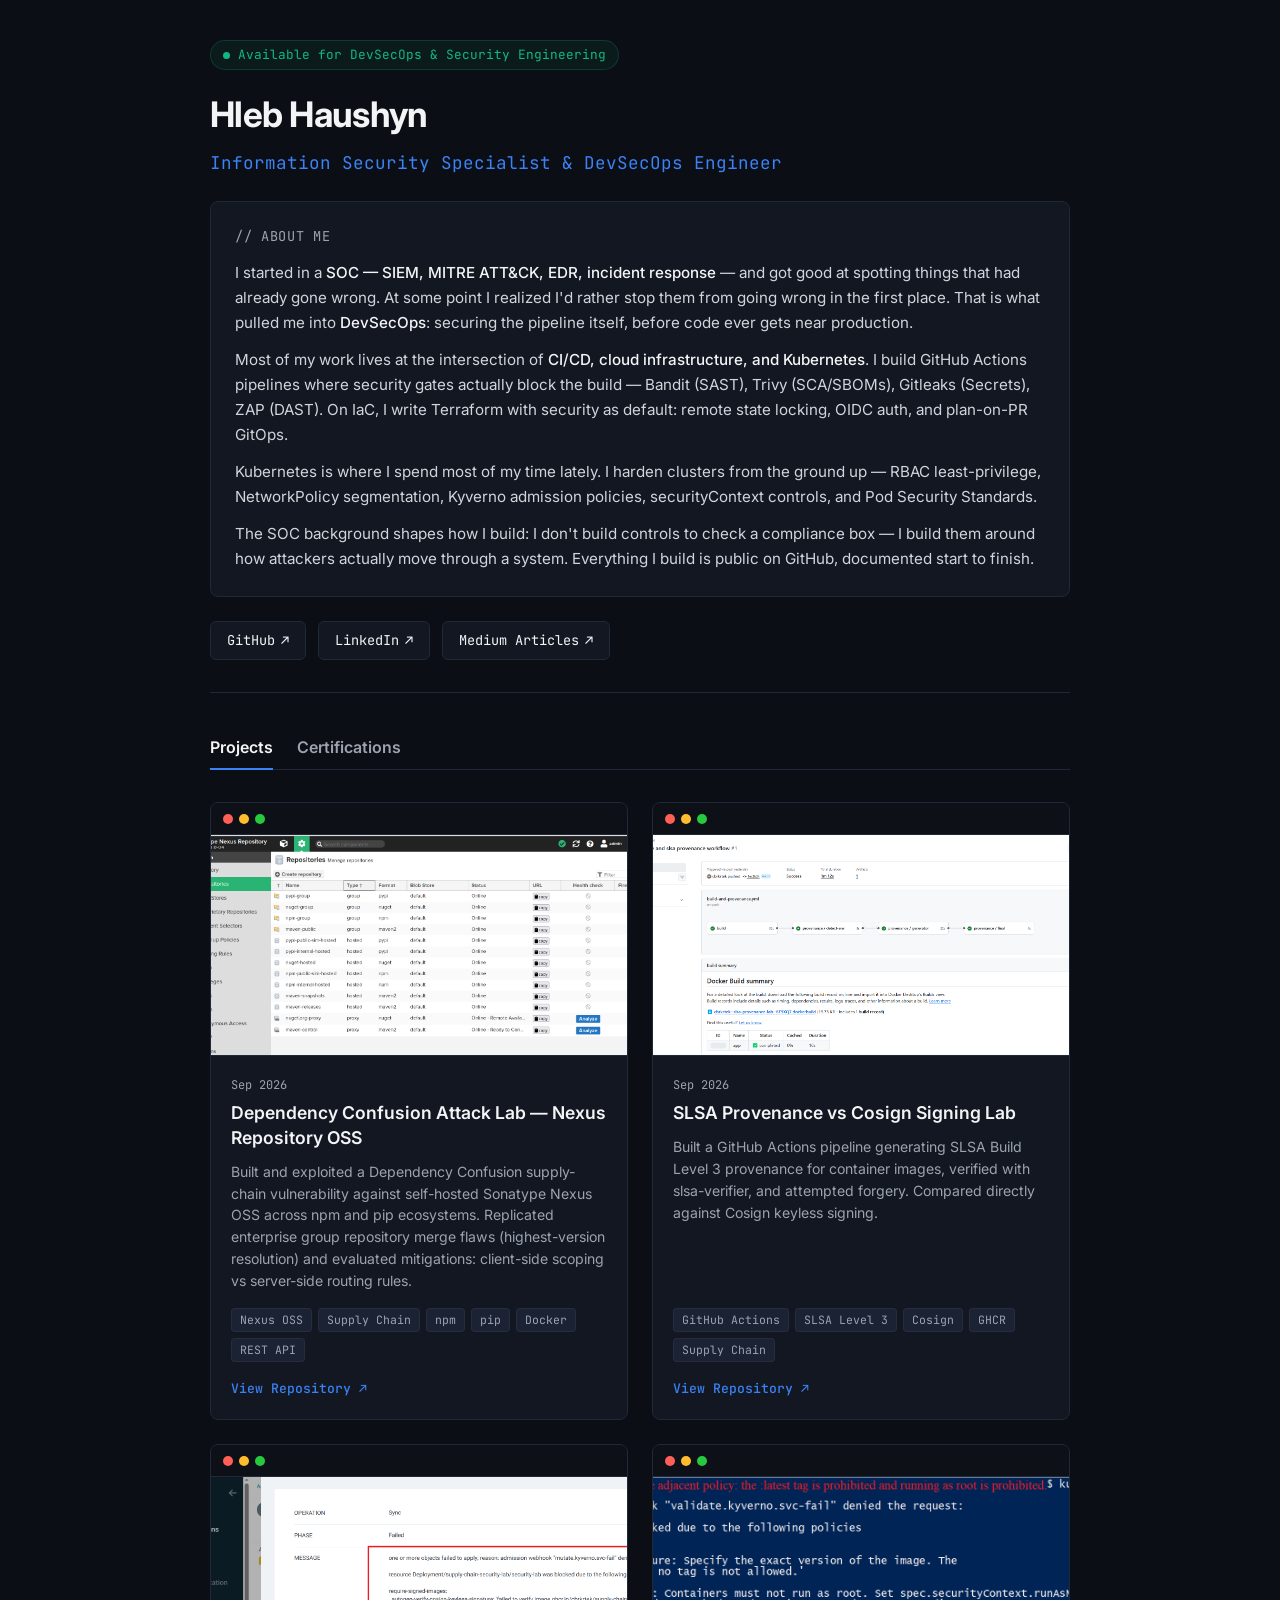
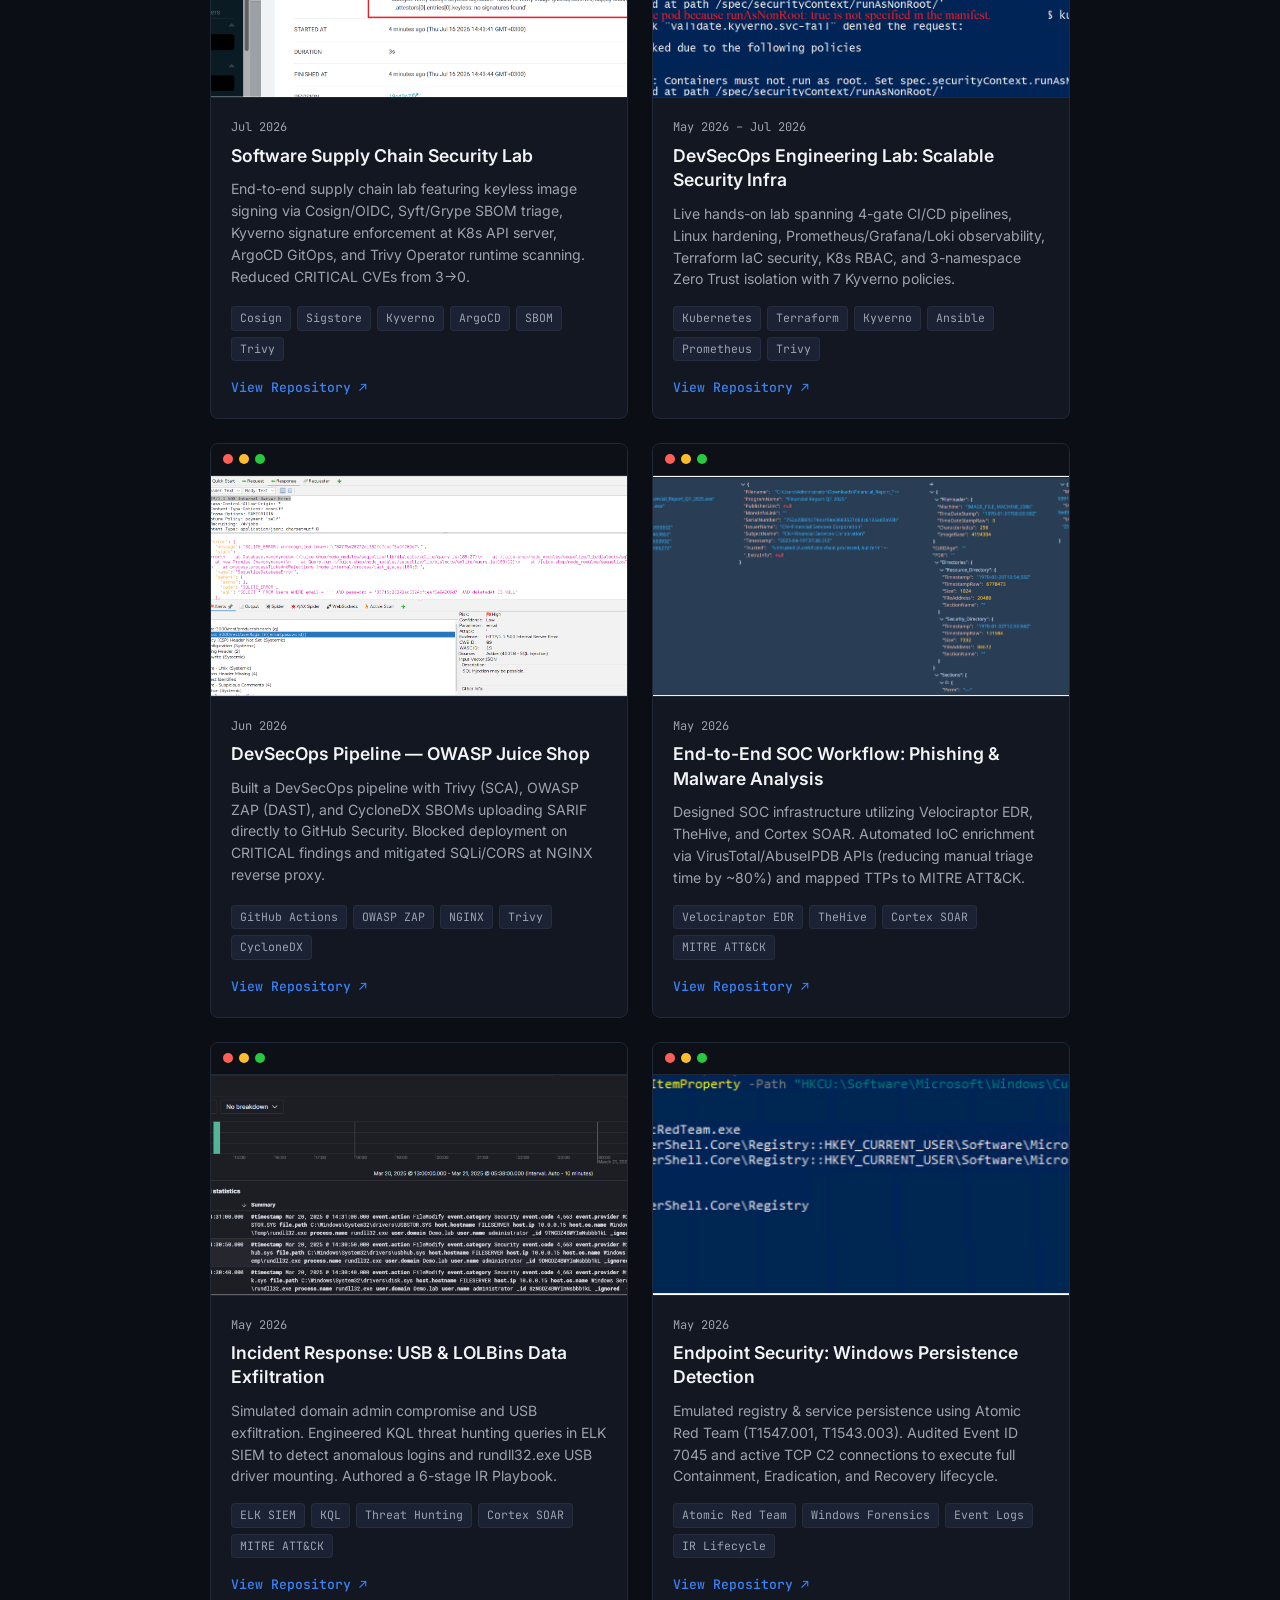
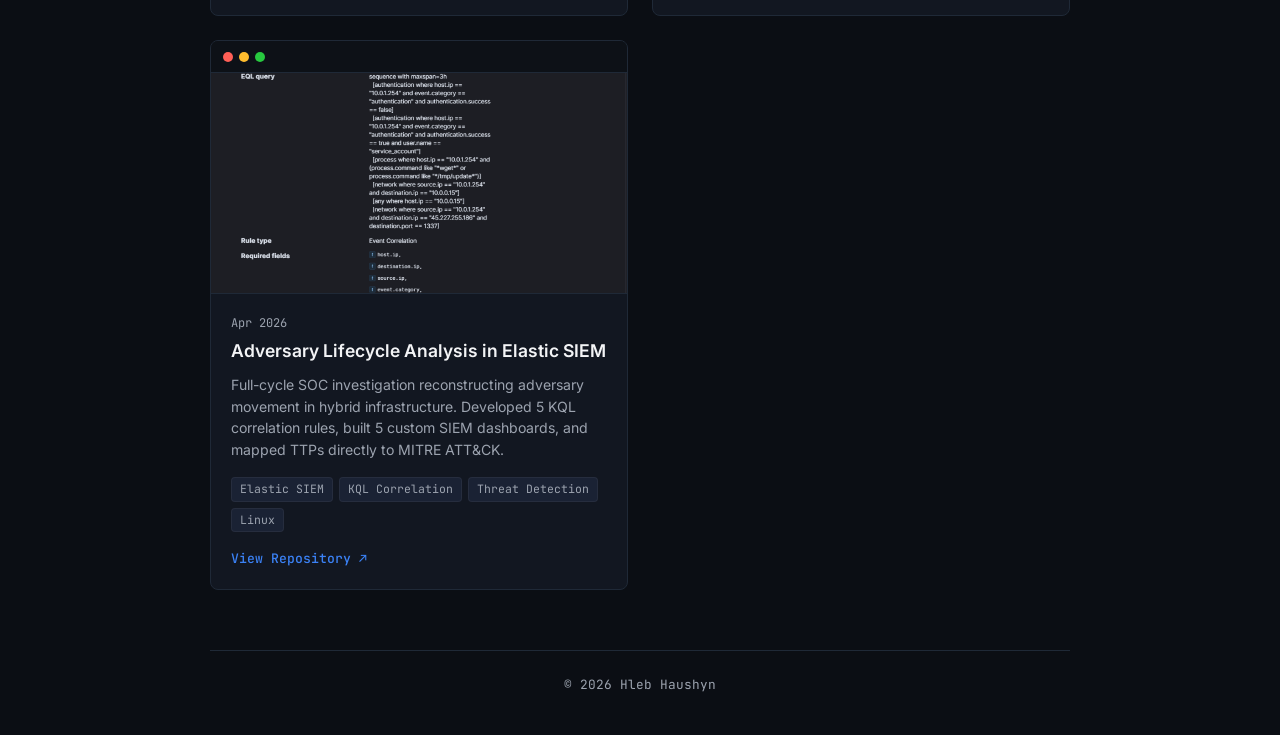
==== index.html @ f81dd3ca "Update index.html" ====
<!DOCTYPE html>
<html lang="en">
<head>
    <meta charset="UTF-8">
    <meta name="viewport" content="width=device-width, initial-scale=1.0">
    <title>DevSecOps & Information Security Specialist | Portfolio</title>
    <!-- Fonts: Inter for UI, JetBrains Mono for Code/Terminal -->
    <link rel="preconnect" href="https://fonts.googleapis.com">
    <link rel="preconnect" href="https://fonts.gstatic.com" crossorigin>
    <link href="https://fonts.googleapis.com/css2?family=Inter:wght@400;500;600;700&family=JetBrains+Mono:wght@400;500&display=swap" rel="stylesheet">
    
    <style>
        :root {
            --bg: #0b0e14;
            --card-bg: #121721;
            --card-border: #1f2937;
            --text-primary: #f3f4f6;
            --text-secondary: #9ca3af;
            --accent-green: #10b981;
            --accent-blue: #3b82f6;
            --tag-bg: #1a2234;
            --font-sans: 'Inter', -apple-system, BlinkMacSystemFont, sans-serif;
            --font-mono: 'JetBrains Mono', monospace;
        }

        * {
            box-sizing: border-box;
            margin: 0;
            padding: 0;
        }

        body {
            background-color: var(--bg);
            color: var(--text-primary);
            font-family: var(--font-sans);
            line-height: 1.6;
            padding: 40px 20px;
            max-width: 900px;
            margin: 0 auto;
        }

        /* HEADER SECTION */
        header {
            border-bottom: 1px solid var(--card-border);
            padding-bottom: 32px;
            margin-bottom: 32px;
        }

        .status-badge {
            display: inline-flex;
            align-items: center;
            gap: 8px;
            font-family: var(--font-mono);
            font-size: 0.8rem;
            color: var(--accent-green);
            background: rgba(16, 185, 129, 0.08);
            border: 1px solid rgba(16, 185, 129, 0.2);
            padding: 4px 12px;
            border-radius: 20px;
            margin-bottom: 16px;
        }

        .status-dot {
            width: 7px;
            height: 7px;
            background-color: var(--accent-green);
            border-radius: 50%;
        }

        h1 {
            font-size: 2.2rem;
            font-weight: 700;
            letter-spacing: -0.02em;
            margin-bottom: 6px;
        }

        .role-subtitle {
            font-size: 1.1rem;
            color: var(--accent-blue);
            font-family: var(--font-mono);
            margin-bottom: 24px;
        }

        /* ABOUT ME BOX */
        .about-section {
            background-color: var(--card-bg);
            border: 1px solid var(--card-border);
            border-radius: 8px;
            padding: 24px;
            margin-bottom: 24px;
        }

        .about-title {
            font-size: 0.85rem;
            font-family: var(--font-mono);
            text-transform: uppercase;
            letter-spacing: 0.05em;
            color: var(--text-secondary);
            margin-bottom: 12px;
        }

        .about-text p {
            font-size: 0.95rem;
            color: #d1d5db;
            margin-bottom: 12px;
            line-height: 1.65;
        }

        .about-text p:last-child {
            margin-bottom: 0;
        }

        .highlight {
            color: var(--text-primary);
            font-weight: 500;
        }

        /* SOCIAL LINKS */
        .social-links {
            display: flex;
            flex-wrap: wrap;
            gap: 12px;
            margin-top: 20px;
        }

        .social-btn {
            color: var(--text-primary);
            text-decoration: none;
            font-size: 0.85rem;
            font-family: var(--font-mono);
            display: inline-flex;
            align-items: center;
            gap: 6px;
            padding: 8px 16px;
            background-color: var(--card-bg);
            border: 1px solid var(--card-border);
            border-radius: 6px;
            transition: all 0.2s ease;
        }

        .social-btn:hover {
            border-color: var(--accent-blue);
            color: var(--accent-blue);
            transform: translateY(-1px);
        }

        /* NAVIGATION TABS */
        .nav-tabs {
            display: flex;
            gap: 24px;
            border-bottom: 1px solid var(--card-border);
            margin-bottom: 32px;
        }

        .tab-btn {
            background: none;
            border: none;
            color: var(--text-secondary);
            font-size: 1rem;
            font-weight: 600;
            padding: 12px 0;
            cursor: pointer;
            position: relative;
            transition: color 0.2s ease;
            font-family: var(--font-sans);
        }

        .tab-btn:hover {
            color: var(--text-primary);
        }

        .tab-btn.active {
            color: var(--text-primary);
        }

        .tab-btn.active::after {
            content: '';
            position: absolute;
            bottom: -1px;
            left: 0;
            width: 100%;
            height: 2px;
            background-color: var(--accent-blue);
        }

        /* TAB CONTENT */
        .tab-content {
            display: none;
        }

        .tab-content.active {
            display: block;
        }

        /* PROJECTS GRID */
        .projects-grid {
            display: grid;
            grid-template-columns: repeat(auto-fill, minmax(400px, 1fr));
            gap: 24px;
        }

        .project-card {
            background-color: var(--card-bg);
            border: 1px solid var(--card-border);
            border-radius: 8px;
            overflow: hidden;
            display: flex;
            flex-direction: column;
            transition: border-color 0.2s ease;
        }

        .project-card:hover {
            border-color: #374151;
        }

        /* TERMINAL / WINDOW FRAME */
        .window-frame {
            border-bottom: 1px solid var(--card-border);
            background-color: #161b22;
        }

        .window-header {
            height: 32px;
            background-color: #0d1117;
            display: flex;
            align-items: center;
            padding: 0 12px;
            gap: 6px;
            border-bottom: 1px solid var(--card-border);
        }

        .dot {
            width: 10px;
            height: 10px;
            border-radius: 50%;
        }
        .dot.red { background-color: #ff5f56; }
        .dot.yellow { background-color: #ffbd2e; }
        .dot.green { background-color: #27c93f; }

        .window-title {
            font-family: var(--font-mono);
            font-size: 0.72rem;
            color: var(--text-secondary);
            margin-left: 8px;
        }

        .project-image-container {
            width: 100%;
            height: 220px;
            background-color: #0d1117;
            overflow: hidden;
            position: relative;
            cursor: pointer;
        }

        .project-image {
            width: 100%;
            height: 100%;
            object-fit: cover;
            display: block;
            transition: transform 0.3s ease;
        }

        .zoom-overlay {
            position: absolute;
            inset: 0;
            background: rgba(11, 14, 20, 0.75);
            display: flex;
            align-items: center;
            justify-content: center;
            font-family: var(--font-mono);
            font-size: 0.85rem;
            color: var(--text-primary);
            opacity: 0;
            transition: opacity 0.2s ease;
        }

        .project-image-container:hover .zoom-overlay {
            opacity: 1;
        }

        .project-body {
            padding: 20px;
            display: flex;
            flex-direction: column;
            flex-grow: 1;
        }

        .project-date {
            font-family: var(--font-mono);
            font-size: 0.75rem;
            color: var(--text-secondary);
            margin-bottom: 6px;
        }

        .project-title {
            font-size: 1.1rem;
            font-weight: 600;
            margin-bottom: 10px;
            color: var(--text-primary);
            line-height: 1.4;
        }

        .project-desc {
            font-size: 0.88rem;
            color: var(--text-secondary);
            margin-bottom: 16px;
            flex-grow: 1;
            line-height: 1.55;
        }

        .project-tags {
            display: flex;
            flex-wrap: wrap;
            gap: 6px;
            margin-bottom: 16px;
        }

        .tag {
            font-family: var(--font-mono);
            font-size: 0.72rem;
            padding: 2px 8px;
            background-color: var(--tag-bg);
            border: 1px solid rgba(255, 255, 255, 0.05);
            border-radius: 4px;
            color: #9ca3af;
        }

        .project-link {
            font-family: var(--font-mono);
            font-size: 0.82rem;
            color: var(--accent-blue);
            text-decoration: none;
            display: inline-flex;
            align-items: center;
            gap: 4px;
            font-weight: 500;
        }

        .project-link:hover {
            text-decoration: underline;
        }

        /* CERTIFICATIONS TAB */
        .cert-list {
            display: flex;
            flex-direction: column;
            gap: 16px;
        }

        .cert-card {
            background-color: var(--card-bg);
            border: 1px solid var(--card-border);
            border-radius: 8px;
            padding: 20px;
            display: flex;
            justify-content: space-between;
            align-items: center;
        }

        .cert-info h3 {
            font-size: 1.05rem;
            font-weight: 600;
            margin-bottom: 4px;
        }

        .cert-issuer {
            font-size: 0.85rem;
            color: var(--text-secondary);
            font-family: var(--font-mono);
        }

        .cert-badge {
            font-family: var(--font-mono);
            font-size: 0.78rem;
            color: var(--accent-green);
            border: 1px solid rgba(16, 185, 129, 0.3);
            background: rgba(16, 185, 129, 0.05);
            padding: 6px 12px;
            border-radius: 4px;
            white-space: nowrap;
            text-decoration: none;
            transition: all 0.2s ease;
            display: inline-flex;
            align-items: center;
            gap: 6px;
        }

        .cert-badge:hover {
            background: rgba(16, 185, 129, 0.15);
            border-color: var(--accent-green);
            transform: translateY(-1px);
        }

        /* LIGHTBOX MODAL */
        .lightbox-modal {
            display: none;
            position: fixed;
            z-index: 1000;
            inset: 0;
            background-color: rgba(0, 0, 0, 0.9);
            backdrop-filter: blur(6px);
            justify-content: center;
            align-items: center;
            padding: 20px;
            cursor: zoom-out;
        }

        .lightbox-modal.active {
            display: flex;
        }

        .lightbox-img {
            max-width: 92%;
            max-height: 90vh;
            border-radius: 8px;
            border: 1px solid var(--card-border);
            box-shadow: 0 20px 50px rgba(0,0,0,0.8);
        }

        /* FOOTER */
        footer {
            margin-top: 60px;
            padding-top: 24px;
            border-top: 1px solid var(--card-border);
            text-align: center;
            font-size: 0.8rem;
            color: var(--text-secondary);
            font-family: var(--font-mono);
        }

        @media (max-width: 650px) {
            .projects-grid {
                grid-template-columns: 1fr;
            }
            body {
                padding: 20px 12px;
            }
            .cert-card {
                flex-direction: column;
                align-items: flex-start;
                gap: 12px;
            }
        }
    </style>
</head>
<body>

    <!-- HEADER / BIO -->
    <header>
        <div class="status-badge">
            <span class="status-dot"></span>
            <span>Available for DevSecOps & Security Engineering</span>
        </div>
        
        <h1>Hleb Haushyn</h1>
        <div class="role-subtitle">Information Security Specialist & DevSecOps Engineer</div>
        
        <!-- ABOUT ME SECTION -->
        <div class="about-section">
            <div class="about-title">// About Me</div>
            <div class="about-text">
                <p>
                    I started in a <span class="highlight">SOC — SIEM, MITRE ATT&CK, EDR, incident response</span> — and got good at spotting things that had already gone wrong. At some point I realized I'd rather stop them from going wrong in the first place. That is what pulled me into <span class="highlight">DevSecOps</span>: securing the pipeline itself, before code ever gets near production.
                </p>
                <p>
                    Most of my work lives at the intersection of <span class="highlight">CI/CD, cloud infrastructure, and Kubernetes</span>. I build GitHub Actions pipelines where security gates actually block the build — Bandit (SAST), Trivy (SCA/SBOMs), Gitleaks (Secrets), ZAP (DAST). On IaC, I write Terraform with security as default: remote state locking, OIDC auth, and plan-on-PR GitOps.
                </p>
                <p>
                    Kubernetes is where I spend most of my time lately. I harden clusters from the ground up — RBAC least-privilege, NetworkPolicy segmentation, Kyverno admission policies, securityContext controls, and Pod Security Standards.
                </p>
                <p>
                    The SOC background shapes how I build: I don't build controls to check a compliance box — I build them around how attackers actually move through a system. Everything I build is public on GitHub, documented start to finish.
                </p>
            </div>
        </div>

        <!-- SOCIAL LINKS -->
        <div class="social-links">
            <a href="https://github.com/cbrkrtek" target="_blank" class="social-btn">
                <span>GitHub</span> ↗
            </a>
            <a href="https://www.linkedin.com/in/hleb-h-0660b9242/" target="_blank" class="social-btn">
                <span>LinkedIn</span> ↗
            </a>
            <a href="https://medium.com/@cbrkrtek" target="_blank" class="social-btn">
                <span>Medium Articles</span> ↗
            </a>
        </div>
    </header>

    <!-- NAVIGATION TABS -->
    <nav class="nav-tabs">
        <button class="tab-btn active" onclick="switchTab('projects', event)">Projects</button>
        <button class="tab-btn" onclick="switchTab('certifications', event)">Certifications</button>
    </nav>

    <!-- PROJECTS TAB -->
    <main id="projects" class="tab-content active">
        <div class="projects-grid">

            <!-- PROJECT 1 -->
            <div class="project-card">
                <div class="window-frame">
                    <div class="window-header">
                        <span class="dot red"></span>
                        <span class="dot yellow"></span>
                        <span class="dot green"></span>
                        <span class="window-title"></span>
                    </div>
                    <div class="project-image-container" onclick="openLightbox('images/03-repositories-list-created.png')">
                        <img src="images/03-repositories-list-created.png" alt="Nexus Repositories List" class="project-image">
                        <div class="zoom-overlay">🔍 Click to enlarge screenshot</div>
                    </div>
                </div>
                <div class="project-body">
                    <div class="project-date">Sep 2026</div>
                    <h2 class="project-title">Dependency Confusion Attack Lab — Nexus Repository OSS</h2>
                    <p class="project-desc">Built and exploited a Dependency Confusion supply-chain vulnerability against self-hosted Sonatype Nexus OSS across npm and pip ecosystems. Replicated enterprise group repository merge flaws (highest-version resolution) and evaluated mitigations: client-side scoping vs server-side routing rules.</p>
                    <div class="project-tags">
                        <span class="tag">Nexus OSS</span>
                        <span class="tag">Supply Chain</span>
                        <span class="tag">npm</span>
                        <span class="tag">pip</span>
                        <span class="tag">Docker</span>
                        <span class="tag">REST API</span>
                    </div>
                    <a href="https://github.com/cbrkrtek/supply-chain-dependency-confusion" target="_blank" class="project-link">View Repository ↗</a>
                </div>
            </div>
            
            <!-- PROJECT 2 -->
            <div class="project-card">
                <div class="window-frame">
                    <div class="window-header">
                        <span class="dot red"></span>
                        <span class="dot yellow"></span>
                        <span class="dot green"></span>
                        <span class="window-title"></span>
                    </div>
                    <div class="project-image-container" onclick="openLightbox('images/slsa-provenance-verification.png')">
                        <img src="images/slsa-provenance-verification.png" alt="SLSA Provenance vs Cosign" class="project-image">
                        <div class="zoom-overlay">🔍 Click to enlarge screenshot</div>
                    </div>
                </div>
                <div class="project-body">
                    <div class="project-date">Sep 2026</div>
                    <h2 class="project-title">SLSA Provenance vs Cosign Signing Lab</h2>
                    <p class="project-desc">Built a GitHub Actions pipeline generating SLSA Build Level 3 provenance for container images, verified with slsa-verifier, and attempted forgery. Compared directly against Cosign keyless signing.</p>
                    <div class="project-tags">
                        <span class="tag">GitHub Actions</span>
                        <span class="tag">SLSA Level 3</span>
                        <span class="tag">Cosign</span>
                        <span class="tag">GHCR</span>
                        <span class="tag">Supply Chain</span>
                    </div>
                    <a href="https://github.com/cbrkrtek/slsa-provenance-lab/tree/main" target="_blank" class="project-link">View Repository ↗</a>
                </div>
            </div>

            <!-- PROJECT 3 -->
            <div class="project-card">
                <div class="window-frame">
                    <div class="window-header">
                        <span class="dot red"></span>
                        <span class="dot yellow"></span>
                        <span class="dot green"></span>
                        <span class="window-title"></span>
                    </div>
                    <div class="project-image-container" onclick="openLightbox('images/supply-chain-admission-control.png')">
                        <img src="images/supply-chain-admission-control.png" alt="Software Supply Chain Security" class="project-image">
                        <div class="zoom-overlay">🔍 Click to enlarge screenshot</div>
                    </div>
                </div>
                <div class="project-body">
                    <div class="project-date">Jul 2026</div>
                    <h2 class="project-title">Software Supply Chain Security Lab</h2>
                    <p class="project-desc">End-to-end supply chain lab featuring keyless image signing via Cosign/OIDC, Syft/Grype SBOM triage, Kyverno signature enforcement at K8s API server, ArgoCD GitOps, and Trivy Operator runtime scanning. Reduced CRITICAL CVEs from 3→0.</p>
                    <div class="project-tags">
                        <span class="tag">Cosign</span>
                        <span class="tag">Sigstore</span>
                        <span class="tag">Kyverno</span>
                        <span class="tag">ArgoCD</span>
                        <span class="tag">SBOM</span>
                        <span class="tag">Trivy</span>
                    </div>
                    <a href="https://github.com/cbrkrtek/supply-chain-security-lab" target="_blank" class="project-link">View Repository ↗</a>
                </div>
            </div>

            <!-- PROJECT 4 -->
            <div class="project-card">
                <div class="window-frame">
                    <div class="window-header">
                        <span class="dot red"></span>
                        <span class="dot yellow"></span>
                        <span class="dot green"></span>
                        <span class="window-title"></span>
                    </div>
                    <div class="project-image-container" onclick="openLightbox('images/k8s-kyverno-denyall.png')">
                        <img src="images/k8s-kyverno-denyall.png" alt="DevSecOps Engineering Lab" class="project-image">
                        <div class="zoom-overlay">🔍 Click to enlarge screenshot</div>
                    </div>
                </div>
                <div class="project-body">
                    <div class="project-date">May 2026 – Jul 2026</div>
                    <h2 class="project-title">DevSecOps Engineering Lab: Scalable Security Infra</h2>
                    <p class="project-desc">Live hands-on lab spanning 4-gate CI/CD pipelines, Linux hardening, Prometheus/Grafana/Loki observability, Terraform IaC security, K8s RBAC, and 3-namespace Zero Trust isolation with 7 Kyverno policies.</p>
                    <div class="project-tags">
                        <span class="tag">Kubernetes</span>
                        <span class="tag">Terraform</span>
                        <span class="tag">Kyverno</span>
                        <span class="tag">Ansible</span>
                        <span class="tag">Prometheus</span>
                        <span class="tag">Trivy</span>
                    </div>
                    <a href="https://github.com/cbrkrtek/DevOps-security-hands-on-labs" target="_blank" class="project-link">View Repository ↗</a>
                </div>
            </div>

            <!-- PROJECT 5 -->
            <div class="project-card">
                <div class="window-frame">
                    <div class="window-header">
                        <span class="dot red"></span>
                        <span class="dot yellow"></span>
                        <span class="dot green"></span>
                        <span class="window-title"></span>
                    </div>
                    <div class="project-image-container" onclick="openLightbox('images/dast-zap-sqli-detection.png')">
                        <img src="images/dast-zap-sqli-detection.png" alt="OWASP Juice Shop Security Pipeline" class="project-image">
                        <div class="zoom-overlay">🔍 Click to enlarge screenshot</div>
                    </div>
                </div>
                <div class="project-body">
                    <div class="project-date">Jun 2026</div>
                    <h2 class="project-title">DevSecOps Pipeline — OWASP Juice Shop</h2>
                    <p class="project-desc">Built a DevSecOps pipeline with Trivy (SCA), OWASP ZAP (DAST), and CycloneDX SBOMs uploading SARIF directly to GitHub Security. Blocked deployment on CRITICAL findings and mitigated SQLi/CORS at NGINX reverse proxy.</p>
                    <div class="project-tags">
                        <span class="tag">GitHub Actions</span>
                        <span class="tag">OWASP ZAP</span>
                        <span class="tag">NGINX</span>
                        <span class="tag">Trivy</span>
                        <span class="tag">CycloneDX</span>
                    </div>
                    <a href="https://github.com/cbrkrtek/owasp-juice-shop-devsecops-ci-cd" target="_blank" class="project-link">View Repository ↗</a>
                </div>
            </div>

            <!-- PROJECT 6 -->
            <div class="project-card">
                <div class="window-frame">
                    <div class="window-header">
                        <span class="dot red"></span>
                        <span class="dot yellow"></span>
                        <span class="dot green"></span>
                        <span class="window-title"></span>
                    </div>
                    <div class="project-image-container" onclick="openLightbox('images/soc-incident-responce-workflow.png')">
                        <img src="images/soc-incident-responce-workflow.png" alt="Phishing & Incident Response" class="project-image">
                        <div class="zoom-overlay">🔍 Click to enlarge screenshot</div>
                    </div>
                </div>
                <div class="project-body">
                    <div class="project-date">May 2026</div>
                    <h2 class="project-title">End-to-End SOC Workflow: Phishing & Malware Analysis</h2>
                    <p class="project-desc">Designed SOC infrastructure utilizing Velociraptor EDR, TheHive, and Cortex SOAR. Automated IoC enrichment via VirusTotal/AbuseIPDB APIs (reducing manual triage time by ~80%) and mapped TTPs to MITRE ATT&CK.</p>
                    <div class="project-tags">
                        <span class="tag">Velociraptor EDR</span>
                        <span class="tag">TheHive</span>
                        <span class="tag">Cortex SOAR</span>
                        <span class="tag">MITRE ATT&CK</span>
                    </div>
                    <a href="https://github.com/cbrkrtek/SOC-analyst-hands-on-labs/tree/main/Incident%20Response%20Lifecycle%3A%20From%20Phishing%20Detection%20to%20Automated%20Remediation" target="_blank" class="project-link">View Repository ↗</a>
                </div>
            </div>

            <!-- PROJECT 7 -->
            <div class="project-card">
                <div class="window-frame">
                    <div class="window-header">
                        <span class="dot red"></span>
                        <span class="dot yellow"></span>
                        <span class="dot green"></span>
                        <span class="window-title"></span>
                    </div>
                    <div class="project-image-container" onclick="openLightbox('images/elk-siem-threat-hunting.png')">
                        <img src="images/elk-siem-threat-hunting.png" alt="USB Data Exfiltration Investigation" class="project-image">
                        <div class="zoom-overlay">🔍 Click to enlarge screenshot</div>
                    </div>
                </div>
                <div class="project-body">
                    <div class="project-date">May 2026</div>
                    <h2 class="project-title">Incident Response: USB & LOLBins Data Exfiltration</h2>
                    <p class="project-desc">Simulated domain admin compromise and USB exfiltration. Engineered KQL threat hunting queries in ELK SIEM to detect anomalous logins and rundll32.exe USB driver mounting. Authored a 6-stage IR Playbook.</p>
                    <div class="project-tags">
                        <span class="tag">ELK SIEM</span>
                        <span class="tag">KQL</span>
                        <span class="tag">Threat Hunting</span>
                        <span class="tag">Cortex SOAR</span>
                        <span class="tag">MITRE ATT&CK</span>
                    </div>
                    <a href="https://github.com/cbrkrtek/SOC-analyst-hands-on-labs/tree/main/Detecting%20Data%20Exfiltration%20via%20USB%20%26%20LOLBins%3A%20SIEM%20Analysis%2C%20IRP%20Case%20Management%2C%20SOAR%20and%20Playbook%20Design" target="_blank" class="project-link">View Repository ↗</a>
                </div>
            </div>

            <!-- PROJECT 8 -->
            <div class="project-card">
                <div class="window-frame">
                    <div class="window-header">
                        <span class="dot red"></span>
                        <span class="dot yellow"></span>
                        <span class="dot green"></span>
                        <span class="window-title"></span>
                    </div>
                    <div class="project-image-container" onclick="openLightbox('images/windows-persistence-analysis.png')">
                        <img src="images/windows-persistence-analysis.png" alt="Windows Persistence Detection" class="project-image">
                        <div class="zoom-overlay">🔍 Click to enlarge screenshot</div>
                    </div>
                </div>
                <div class="project-body">
                    <div class="project-date">May 2026</div>
                    <h2 class="project-title">Endpoint Security: Windows Persistence Detection</h2>
                    <p class="project-desc">Emulated registry & service persistence using Atomic Red Team (T1547.001, T1543.003). Audited Event ID 7045 and active TCP C2 connections to execute full Containment, Eradication, and Recovery lifecycle.</p>
                    <div class="project-tags">
                        <span class="tag">Atomic Red Team</span>
                        <span class="tag">Windows Forensics</span>
                        <span class="tag">Event Logs</span>
                        <span class="tag">IR Lifecycle</span>
                    </div>
                    <a href="https://github.com/cbrkrtek/SOC-analyst-hands-on-labs/tree/main/Windows%20Persistence%20%26%20Incident%20Response%20Hands-on%20Lab" target="_blank" class="project-link">View Repository ↗</a>
                </div>
            </div>

            <!-- PROJECT 9 -->
            <div class="project-card">
                <div class="window-frame">
                    <div class="window-header">
                        <span class="dot red"></span>
                        <span class="dot yellow"></span>
                        <span class="dot green"></span>
                        <span class="window-title"></span>
                    </div>
                    <div class="project-image-container" onclick="openLightbox('images/elastic-siem-kql-dashboard.png')">
                        <img src="images/elastic-siem-kql-dashboard.png" alt="Elastic SIEM Hybrid Compromise" class="project-image">
                        <div class="zoom-overlay">🔍 Click to enlarge screenshot</div>
                    </div>
                </div>
                <div class="project-body">
                    <div class="project-date">Apr 2026</div>
                    <h2 class="project-title">Adversary Lifecycle Analysis in Elastic SIEM</h2>
                    <p class="project-desc">Full-cycle SOC investigation reconstructing adversary movement in hybrid infrastructure. Developed 5 KQL correlation rules, built 5 custom SIEM dashboards, and mapped TTPs directly to MITRE ATT&CK.</p>
                    <div class="project-tags">
                        <span class="tag">Elastic SIEM</span>
                        <span class="tag">KQL Correlation</span>
                        <span class="tag">Threat Detection</span>
                        <span class="tag">Linux</span>
                    </div>
                    <a href="https://github.com/cbrkrtek/SOC-analyst-hands-on-labs/tree/main/Advanced%20Adversary%20Lifecycle%20Analysis%3A%20Hybrid%20Infrastructure%20Compromise%20%26%20Data%20Exfiltration%20in%20Elastic%20SIEM" target="_blank" class="project-link">View Repository ↗</a>
                </div>
            </div>

        </div>
    </main>

    <!-- CERTIFICATIONS TAB -->
    <section id="certifications" class="tab-content">
        <div class="cert-list">
            
            <div class="cert-card">
                <div class="cert-info">
                    <h3>TryHackMe SEC1 certification</h3>
                    <div class="cert-issuer">TryHackMe</div>
                </div>
                <a href="https://assets.tryhackme.com/certification-certificate/69995211b745dcb0c7efc240.pdf" target="_blank" rel="noopener noreferrer" class="cert-badge">
                    <span>Verified / View Certificate</span> ↗
                </a>
            </div>
        </div>
    </section>

    <div id="lightbox" class="lightbox-modal" onclick="closeLightbox()">
        <img id="lightbox-img" class="lightbox-img" src="" alt="Enlarged screenshot">
    </div>

    <footer>
        <p>© 2026 Hleb Haushyn</p>
    </footer>

    <script>
        function switchTab(tabId, event) {
            const contents = document.querySelectorAll('.tab-content');
            contents.forEach(content => content.classList.remove('active'));

            const buttons = document.querySelectorAll('.tab-btn');
            buttons.forEach(button => button.classList.remove('active'));

            document.getElementById(tabId).classList.add('active');
            event.currentTarget.classList.add('active');
        }

        function openLightbox(imageSrc) {
            const lightbox = document.getElementById('lightbox');
            const lightboxImg = document.getElementById('lightbox-img');
            lightboxImg.src = imageSrc;
            lightbox.classList.add('active');
        }

        function closeLightbox() {
            document.getElementById('lightbox').classList.remove('active');
        }

        // Close lightbox on Escape key
        document.addEventListener('keydown', function(event) {
            if (event.key === 'Escape') {
                closeLightbox();
            }
        });
    </script>
</body>
</html>
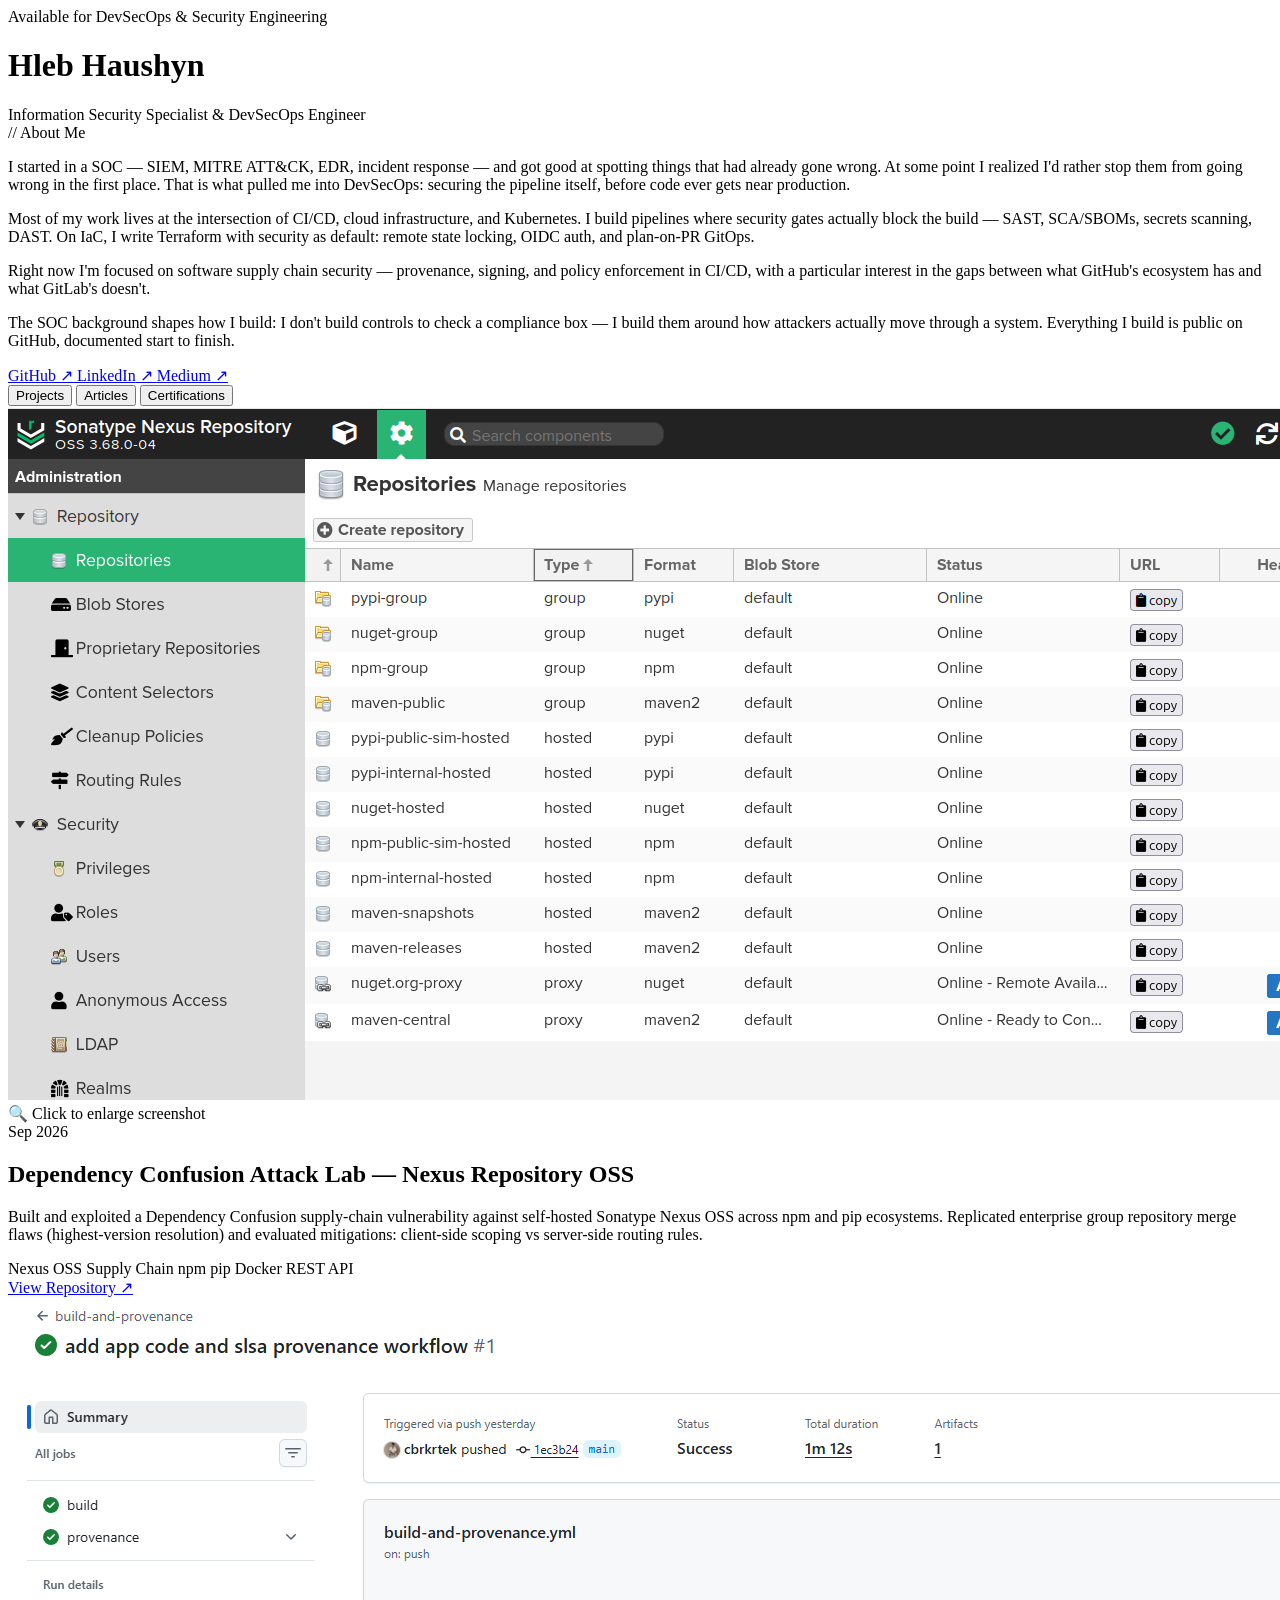
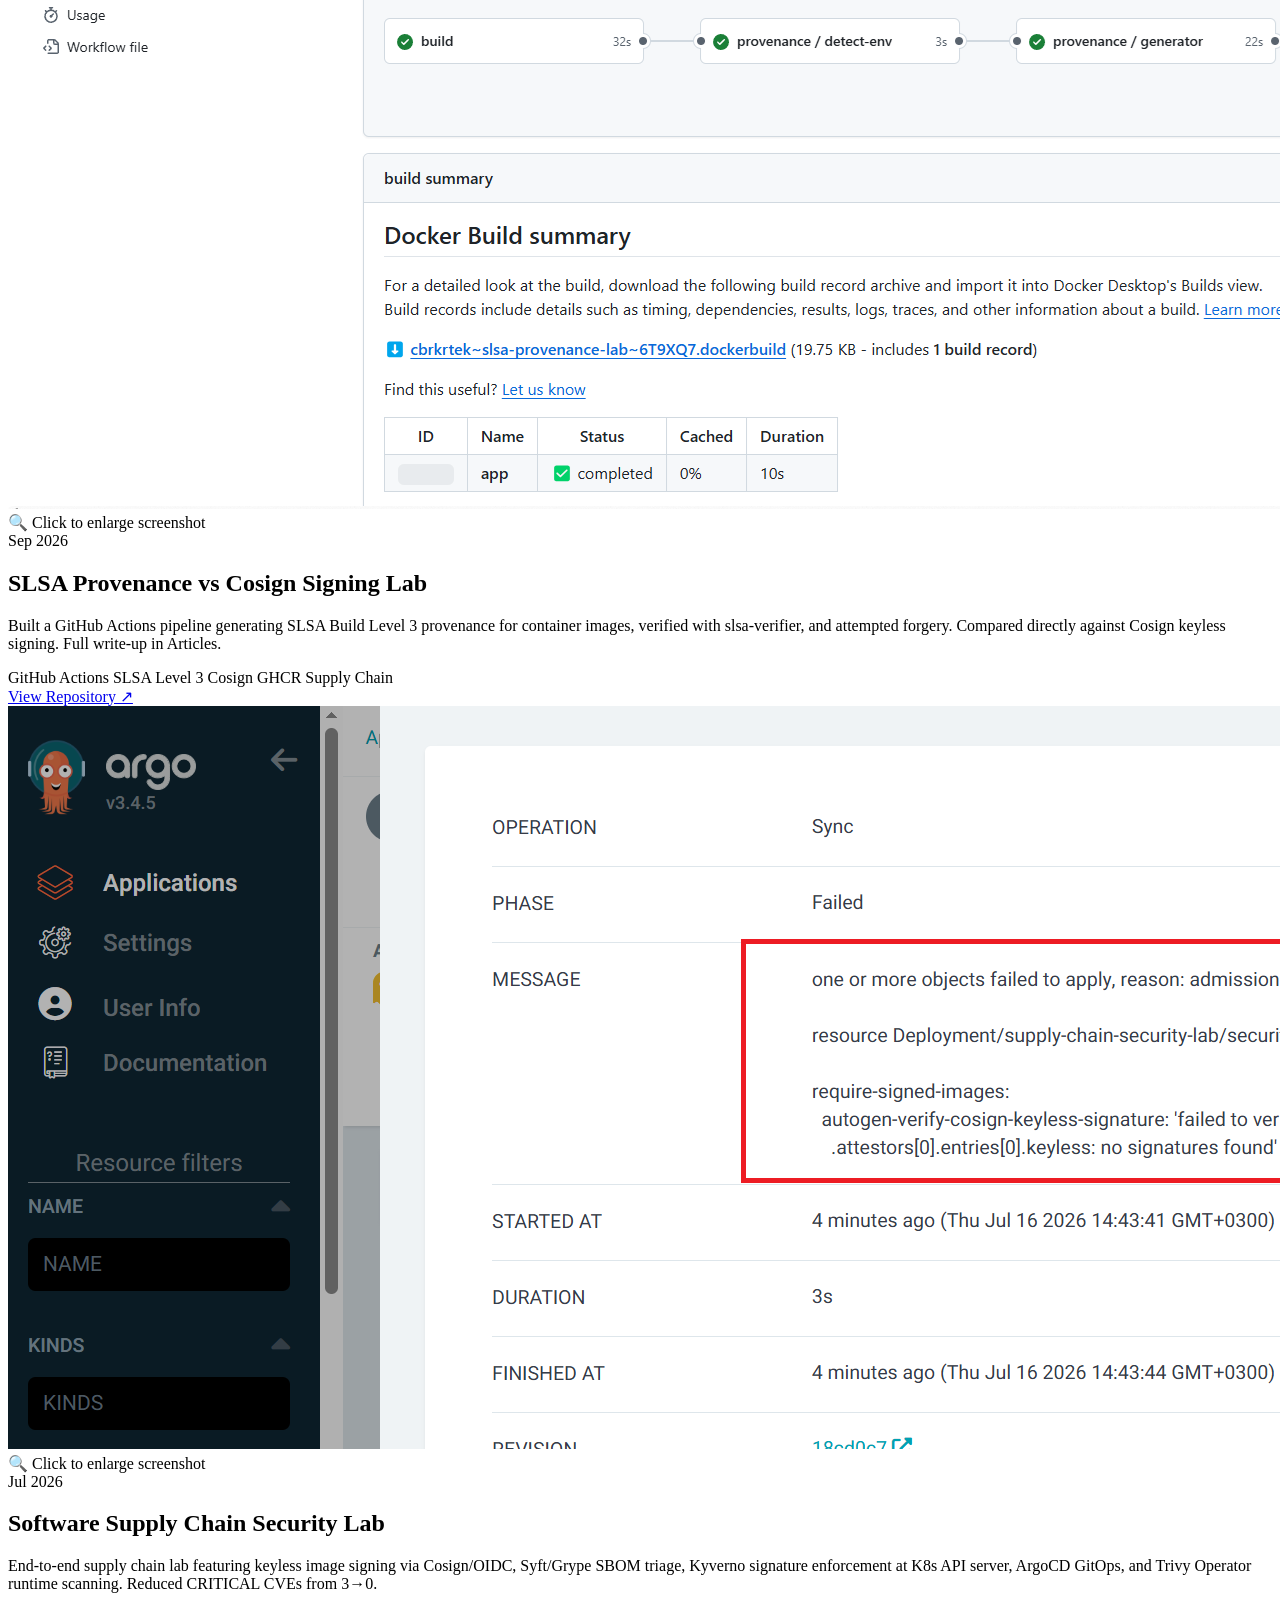
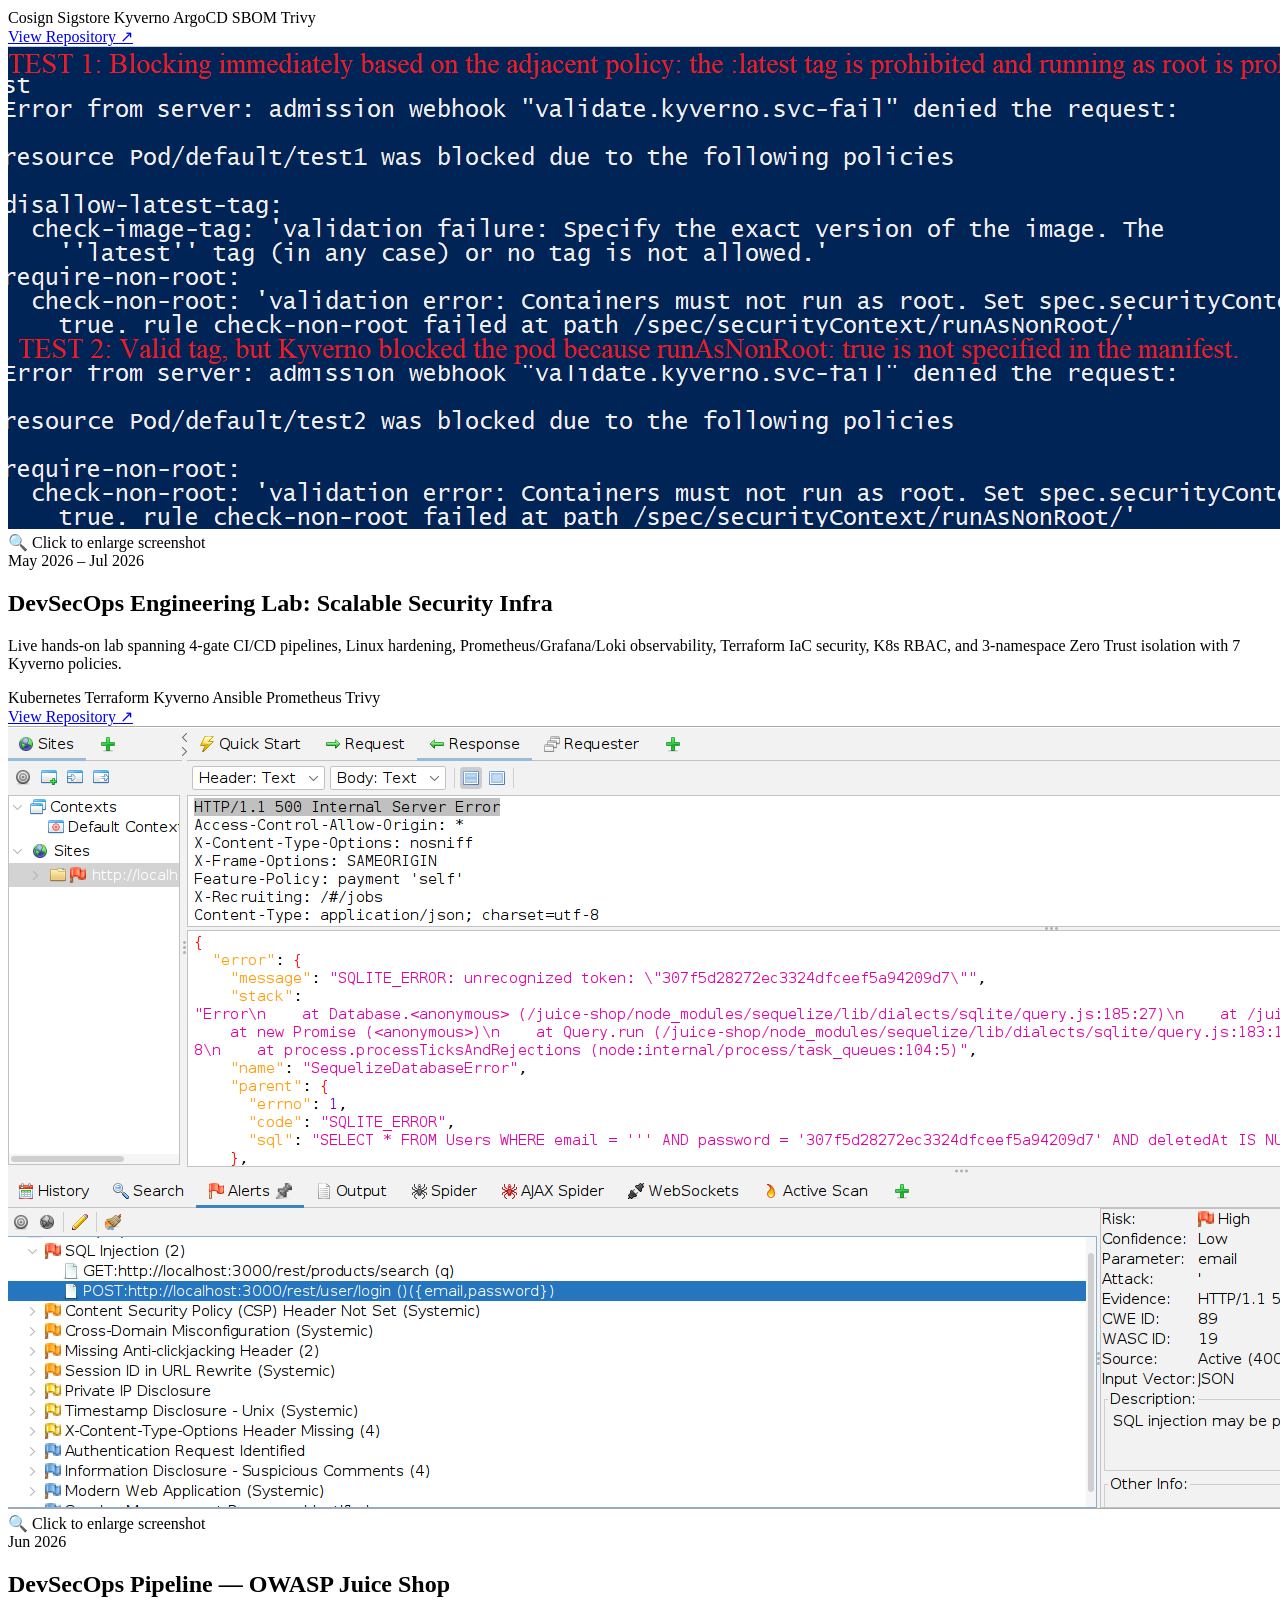
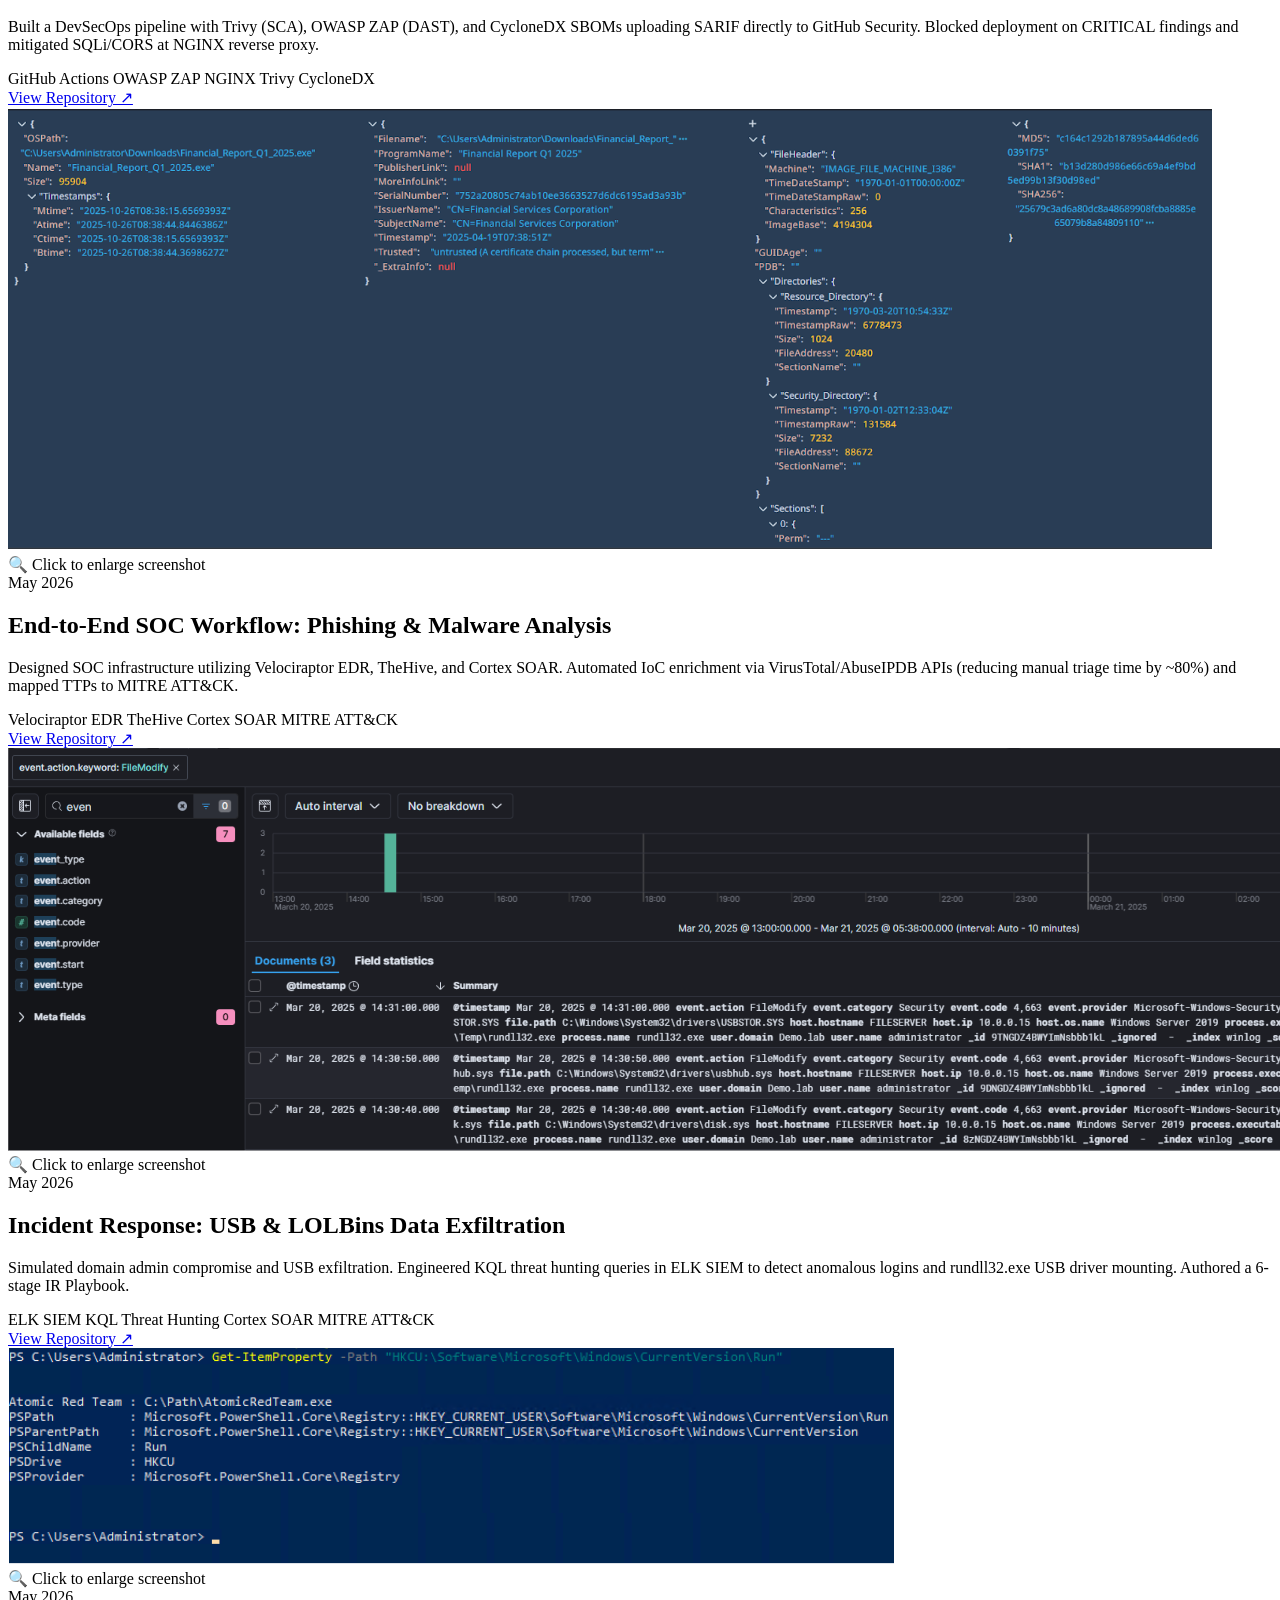
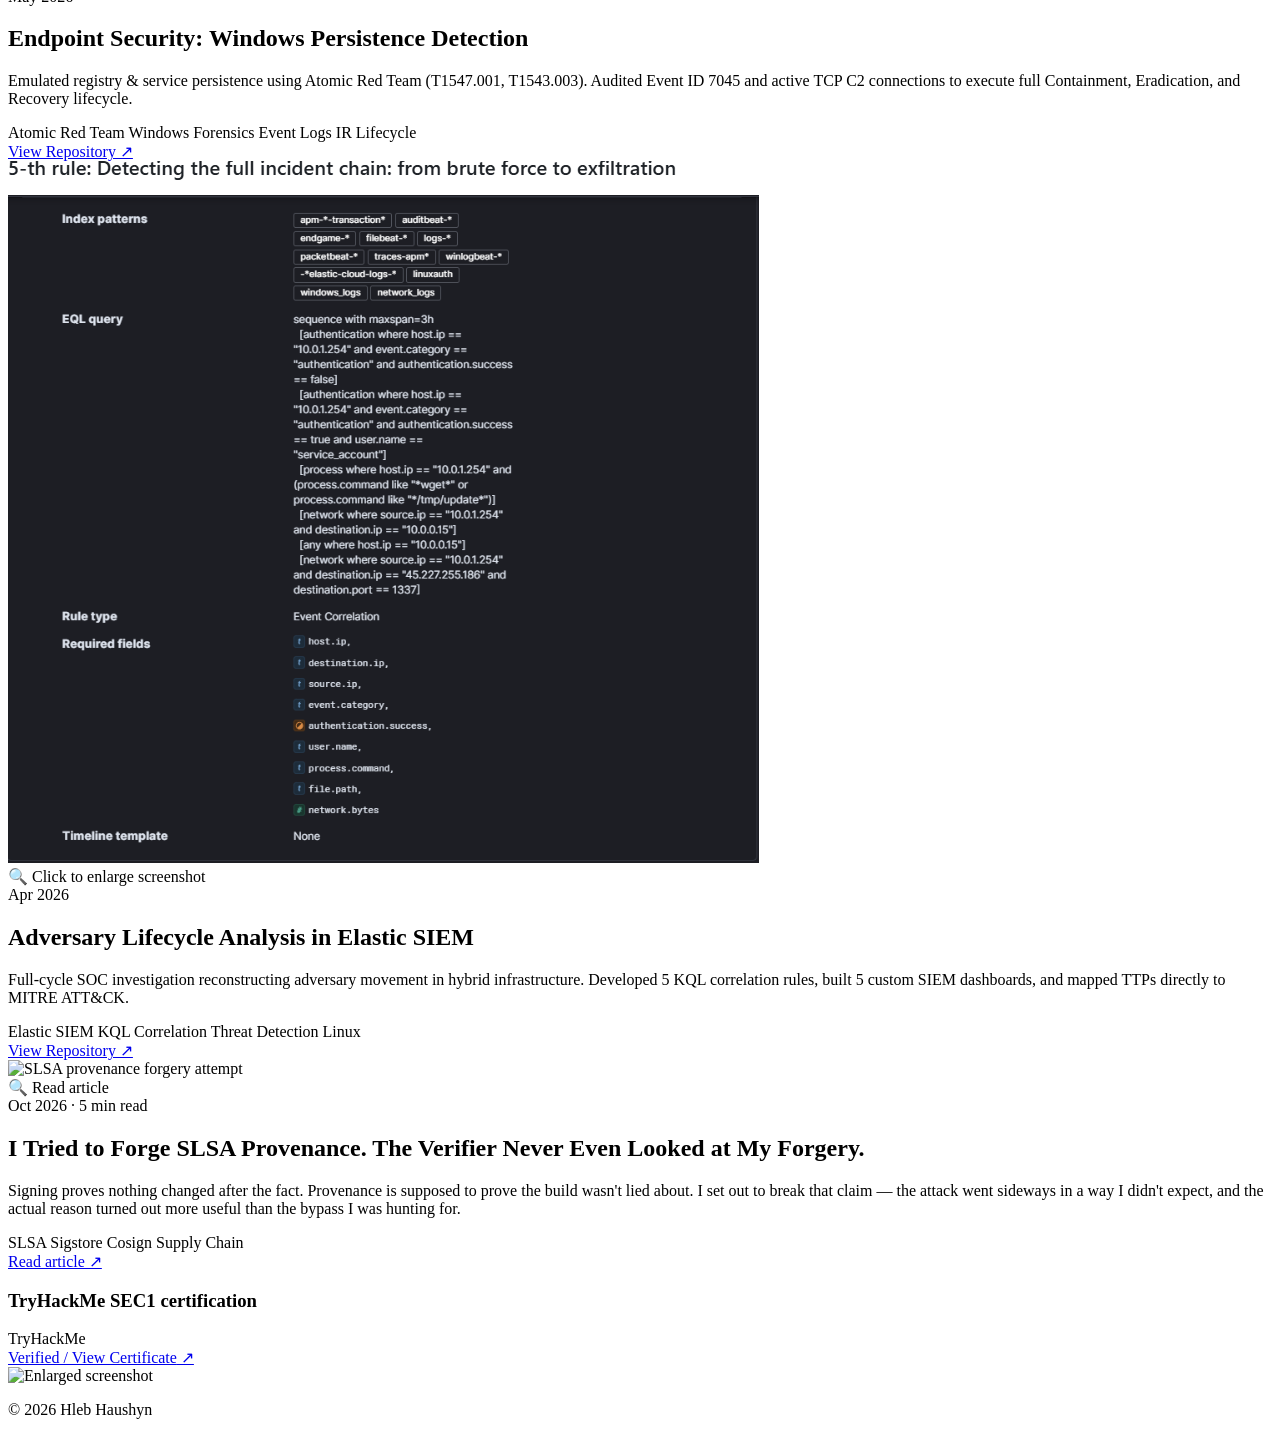
==== commit 91e93a6e: "Update index.html" ====
--- a/index.html
+++ b/index.html
@@ -3,461 +3,23 @@
 <head>
     <meta charset="UTF-8">
     <meta name="viewport" content="width=device-width, initial-scale=1.0">
-    <title>DevSecOps & Information Security Specialist | Portfolio</title>
-    <!-- Fonts: Inter for UI, JetBrains Mono for Code/Terminal -->
+    <title>Hleb Haushyn — DevSecOps & Supply Chain Security</title>
     <link rel="preconnect" href="https://fonts.googleapis.com">
     <link rel="preconnect" href="https://fonts.gstatic.com" crossorigin>
     <link href="https://fonts.googleapis.com/css2?family=Inter:wght@400;500;600;700&family=JetBrains+Mono:wght@400;500&display=swap" rel="stylesheet">
-    
-    <style>
-        :root {
-            --bg: #0b0e14;
-            --card-bg: #121721;
-            --card-border: #1f2937;
-            --text-primary: #f3f4f6;
-            --text-secondary: #9ca3af;
-            --accent-green: #10b981;
-            --accent-blue: #3b82f6;
-            --tag-bg: #1a2234;
-            --font-sans: 'Inter', -apple-system, BlinkMacSystemFont, sans-serif;
-            --font-mono: 'JetBrains Mono', monospace;
-        }
-
-        * {
-            box-sizing: border-box;
-            margin: 0;
-            padding: 0;
-        }
-
-        body {
-            background-color: var(--bg);
-            color: var(--text-primary);
-            font-family: var(--font-sans);
-            line-height: 1.6;
-            padding: 40px 20px;
-            max-width: 900px;
-            margin: 0 auto;
-        }
-
-        /* HEADER SECTION */
-        header {
-            border-bottom: 1px solid var(--card-border);
-            padding-bottom: 32px;
-            margin-bottom: 32px;
-        }
-
-        .status-badge {
-            display: inline-flex;
-            align-items: center;
-            gap: 8px;
-            font-family: var(--font-mono);
-            font-size: 0.8rem;
-            color: var(--accent-green);
-            background: rgba(16, 185, 129, 0.08);
-            border: 1px solid rgba(16, 185, 129, 0.2);
-            padding: 4px 12px;
-            border-radius: 20px;
-            margin-bottom: 16px;
-        }
-
-        .status-dot {
-            width: 7px;
-            height: 7px;
-            background-color: var(--accent-green);
-            border-radius: 50%;
-        }
-
-        h1 {
-            font-size: 2.2rem;
-            font-weight: 700;
-            letter-spacing: -0.02em;
-            margin-bottom: 6px;
-        }
-
-        .role-subtitle {
-            font-size: 1.1rem;
-            color: var(--accent-blue);
-            font-family: var(--font-mono);
-            margin-bottom: 24px;
-        }
-
-        /* ABOUT ME BOX */
-        .about-section {
-            background-color: var(--card-bg);
-            border: 1px solid var(--card-border);
-            border-radius: 8px;
-            padding: 24px;
-            margin-bottom: 24px;
-        }
-
-        .about-title {
-            font-size: 0.85rem;
-            font-family: var(--font-mono);
-            text-transform: uppercase;
-            letter-spacing: 0.05em;
-            color: var(--text-secondary);
-            margin-bottom: 12px;
-        }
-
-        .about-text p {
-            font-size: 0.95rem;
-            color: #d1d5db;
-            margin-bottom: 12px;
-            line-height: 1.65;
-        }
-
-        .about-text p:last-child {
-            margin-bottom: 0;
-        }
-
-        .highlight {
-            color: var(--text-primary);
-            font-weight: 500;
-        }
-
-        /* SOCIAL LINKS */
-        .social-links {
-            display: flex;
-            flex-wrap: wrap;
-            gap: 12px;
-            margin-top: 20px;
-        }
-
-        .social-btn {
-            color: var(--text-primary);
-            text-decoration: none;
-            font-size: 0.85rem;
-            font-family: var(--font-mono);
-            display: inline-flex;
-            align-items: center;
-            gap: 6px;
-            padding: 8px 16px;
-            background-color: var(--card-bg);
-            border: 1px solid var(--card-border);
-            border-radius: 6px;
-            transition: all 0.2s ease;
-        }
-
-        .social-btn:hover {
-            border-color: var(--accent-blue);
-            color: var(--accent-blue);
-            transform: translateY(-1px);
-        }
-
-        /* NAVIGATION TABS */
-        .nav-tabs {
-            display: flex;
-            gap: 24px;
-            border-bottom: 1px solid var(--card-border);
-            margin-bottom: 32px;
-        }
-
-        .tab-btn {
-            background: none;
-            border: none;
-            color: var(--text-secondary);
-            font-size: 1rem;
-            font-weight: 600;
-            padding: 12px 0;
-            cursor: pointer;
-            position: relative;
-            transition: color 0.2s ease;
-            font-family: var(--font-sans);
-        }
-
-        .tab-btn:hover {
-            color: var(--text-primary);
-        }
-
-        .tab-btn.active {
-            color: var(--text-primary);
-        }
-
-        .tab-btn.active::after {
-            content: '';
-            position: absolute;
-            bottom: -1px;
-            left: 0;
-            width: 100%;
-            height: 2px;
-            background-color: var(--accent-blue);
-        }
-
-        /* TAB CONTENT */
-        .tab-content {
-            display: none;
-        }
-
-        .tab-content.active {
-            display: block;
-        }
-
-        /* PROJECTS GRID */
-        .projects-grid {
-            display: grid;
-            grid-template-columns: repeat(auto-fill, minmax(400px, 1fr));
-            gap: 24px;
-        }
-
-        .project-card {
-            background-color: var(--card-bg);
-            border: 1px solid var(--card-border);
-            border-radius: 8px;
-            overflow: hidden;
-            display: flex;
-            flex-direction: column;
-            transition: border-color 0.2s ease;
-        }
-
-        .project-card:hover {
-            border-color: #374151;
-        }
-
-        /* TERMINAL / WINDOW FRAME */
-        .window-frame {
-            border-bottom: 1px solid var(--card-border);
-            background-color: #161b22;
-        }
-
-        .window-header {
-            height: 32px;
-            background-color: #0d1117;
-            display: flex;
-            align-items: center;
-            padding: 0 12px;
-            gap: 6px;
-            border-bottom: 1px solid var(--card-border);
-        }
-
-        .dot {
-            width: 10px;
-            height: 10px;
-            border-radius: 50%;
-        }
-        .dot.red { background-color: #ff5f56; }
-        .dot.yellow { background-color: #ffbd2e; }
-        .dot.green { background-color: #27c93f; }
-
-        .window-title {
-            font-family: var(--font-mono);
-            font-size: 0.72rem;
-            color: var(--text-secondary);
-            margin-left: 8px;
-        }
-
-        .project-image-container {
-            width: 100%;
-            height: 220px;
-            background-color: #0d1117;
-            overflow: hidden;
-            position: relative;
-            cursor: pointer;
-        }
-
-        .project-image {
-            width: 100%;
-            height: 100%;
-            object-fit: cover;
-            display: block;
-            transition: transform 0.3s ease;
-        }
-
-        .zoom-overlay {
-            position: absolute;
-            inset: 0;
-            background: rgba(11, 14, 20, 0.75);
-            display: flex;
-            align-items: center;
-            justify-content: center;
-            font-family: var(--font-mono);
-            font-size: 0.85rem;
-            color: var(--text-primary);
-            opacity: 0;
-            transition: opacity 0.2s ease;
-        }
-
-        .project-image-container:hover .zoom-overlay {
-            opacity: 1;
-        }
-
-        .project-body {
-            padding: 20px;
-            display: flex;
-            flex-direction: column;
-            flex-grow: 1;
-        }
-
-        .project-date {
-            font-family: var(--font-mono);
-            font-size: 0.75rem;
-            color: var(--text-secondary);
-            margin-bottom: 6px;
-        }
-
-        .project-title {
-            font-size: 1.1rem;
-            font-weight: 600;
-            margin-bottom: 10px;
-            color: var(--text-primary);
-            line-height: 1.4;
-        }
-
-        .project-desc {
-            font-size: 0.88rem;
-            color: var(--text-secondary);
-            margin-bottom: 16px;
-            flex-grow: 1;
-            line-height: 1.55;
-        }
-
-        .project-tags {
-            display: flex;
-            flex-wrap: wrap;
-            gap: 6px;
-            margin-bottom: 16px;
-        }
-
-        .tag {
-            font-family: var(--font-mono);
-            font-size: 0.72rem;
-            padding: 2px 8px;
-            background-color: var(--tag-bg);
-            border: 1px solid rgba(255, 255, 255, 0.05);
-            border-radius: 4px;
-            color: #9ca3af;
-        }
-
-        .project-link {
-            font-family: var(--font-mono);
-            font-size: 0.82rem;
-            color: var(--accent-blue);
-            text-decoration: none;
-            display: inline-flex;
-            align-items: center;
-            gap: 4px;
-            font-weight: 500;
-        }
-
-        .project-link:hover {
-            text-decoration: underline;
-        }
-
-        /* CERTIFICATIONS TAB */
-        .cert-list {
-            display: flex;
-            flex-direction: column;
-            gap: 16px;
-        }
-
-        .cert-card {
-            background-color: var(--card-bg);
-            border: 1px solid var(--card-border);
-            border-radius: 8px;
-            padding: 20px;
-            display: flex;
-            justify-content: space-between;
-            align-items: center;
-        }
-
-        .cert-info h3 {
-            font-size: 1.05rem;
-            font-weight: 600;
-            margin-bottom: 4px;
-        }
-
-        .cert-issuer {
-            font-size: 0.85rem;
-            color: var(--text-secondary);
-            font-family: var(--font-mono);
-        }
-
-        .cert-badge {
-            font-family: var(--font-mono);
-            font-size: 0.78rem;
-            color: var(--accent-green);
-            border: 1px solid rgba(16, 185, 129, 0.3);
-            background: rgba(16, 185, 129, 0.05);
-            padding: 6px 12px;
-            border-radius: 4px;
-            white-space: nowrap;
-            text-decoration: none;
-            transition: all 0.2s ease;
-            display: inline-flex;
-            align-items: center;
-            gap: 6px;
-        }
-
-        .cert-badge:hover {
-            background: rgba(16, 185, 129, 0.15);
-            border-color: var(--accent-green);
-            transform: translateY(-1px);
-        }
-
-        /* LIGHTBOX MODAL */
-        .lightbox-modal {
-            display: none;
-            position: fixed;
-            z-index: 1000;
-            inset: 0;
-            background-color: rgba(0, 0, 0, 0.9);
-            backdrop-filter: blur(6px);
-            justify-content: center;
-            align-items: center;
-            padding: 20px;
-            cursor: zoom-out;
-        }
-
-        .lightbox-modal.active {
-            display: flex;
-        }
-
-        .lightbox-img {
-            max-width: 92%;
-            max-height: 90vh;
-            border-radius: 8px;
-            border: 1px solid var(--card-border);
-            box-shadow: 0 20px 50px rgba(0,0,0,0.8);
-        }
-
-        /* FOOTER */
-        footer {
-            margin-top: 60px;
-            padding-top: 24px;
-            border-top: 1px solid var(--card-border);
-            text-align: center;
-            font-size: 0.8rem;
-            color: var(--text-secondary);
-            font-family: var(--font-mono);
-        }
-
-        @media (max-width: 650px) {
-            .projects-grid {
-                grid-template-columns: 1fr;
-            }
-            body {
-                padding: 20px 12px;
-            }
-            .cert-card {
-                flex-direction: column;
-                align-items: flex-start;
-                gap: 12px;
-            }
-        }
-    </style>
+    <link rel="stylesheet" href="styles.css">
 </head>
 <body>
 
-    <!-- HEADER / BIO -->
     <header>
         <div class="status-badge">
             <span class="status-dot"></span>
             <span>Available for DevSecOps & Security Engineering</span>
         </div>
-        
+
         <h1>Hleb Haushyn</h1>
         <div class="role-subtitle">Information Security Specialist & DevSecOps Engineer</div>
-        
-        <!-- ABOUT ME SECTION -->
+
         <div class="about-section">
             <div class="about-title">// About Me</div>
             <div class="about-text">
@@ -465,10 +27,10 @@
                     I started in a <span class="highlight">SOC — SIEM, MITRE ATT&CK, EDR, incident response</span> — and got good at spotting things that had already gone wrong. At some point I realized I'd rather stop them from going wrong in the first place. That is what pulled me into <span class="highlight">DevSecOps</span>: securing the pipeline itself, before code ever gets near production.
                 </p>
                 <p>
-                    Most of my work lives at the intersection of <span class="highlight">CI/CD, cloud infrastructure, and Kubernetes</span>. I build GitHub Actions pipelines where security gates actually block the build — Bandit (SAST), Trivy (SCA/SBOMs), Gitleaks (Secrets), ZAP (DAST). On IaC, I write Terraform with security as default: remote state locking, OIDC auth, and plan-on-PR GitOps.
+                    Most of my work lives at the intersection of <span class="highlight">CI/CD, cloud infrastructure, and Kubernetes</span>. I build pipelines where security gates actually block the build — SAST, SCA/SBOMs, secrets scanning, DAST. On IaC, I write Terraform with security as default: remote state locking, OIDC auth, and plan-on-PR GitOps.
                 </p>
                 <p>
-                    Kubernetes is where I spend most of my time lately. I harden clusters from the ground up — RBAC least-privilege, NetworkPolicy segmentation, Kyverno admission policies, securityContext controls, and Pod Security Standards.
+                    Right now I'm focused on <span class="highlight">software supply chain security</span> — provenance, signing, and policy enforcement in CI/CD, with a particular interest in the gaps between what GitHub's ecosystem has and what GitLab's doesn't.
                 </p>
                 <p>
                     The SOC background shapes how I build: I don't build controls to check a compliance box — I build them around how attackers actually move through a system. Everything I build is public on GitHub, documented start to finish.
@@ -476,7 +38,6 @@
             </div>
         </div>
 
-        <!-- SOCIAL LINKS -->
         <div class="social-links">
             <a href="https://github.com/cbrkrtek" target="_blank" class="social-btn">
                 <span>GitHub</span> ↗
@@ -485,14 +46,14 @@
                 <span>LinkedIn</span> ↗
             </a>
             <a href="https://medium.com/@cbrkrtek" target="_blank" class="social-btn">
-                <span>Medium Articles</span> ↗
+                <span>Medium</span> ↗
             </a>
         </div>
     </header>
 
-    <!-- NAVIGATION TABS -->
     <nav class="nav-tabs">
         <button class="tab-btn active" onclick="switchTab('projects', event)">Projects</button>
+        <button class="tab-btn" onclick="switchTab('articles', event)">Articles</button>
         <button class="tab-btn" onclick="switchTab('certifications', event)">Certifications</button>
     </nav>
 
@@ -500,7 +61,6 @@
     <main id="projects" class="tab-content active">
         <div class="projects-grid">
 
-            <!-- PROJECT 1 -->
             <div class="project-card">
                 <div class="window-frame">
                     <div class="window-header">
@@ -529,8 +89,7 @@
                     <a href="https://github.com/cbrkrtek/supply-chain-dependency-confusion" target="_blank" class="project-link">View Repository ↗</a>
                 </div>
             </div>
-            
-            <!-- PROJECT 2 -->
+
             <div class="project-card">
                 <div class="window-frame">
                     <div class="window-header">
@@ -547,7 +106,7 @@
                 <div class="project-body">
                     <div class="project-date">Sep 2026</div>
                     <h2 class="project-title">SLSA Provenance vs Cosign Signing Lab</h2>
-                    <p class="project-desc">Built a GitHub Actions pipeline generating SLSA Build Level 3 provenance for container images, verified with slsa-verifier, and attempted forgery. Compared directly against Cosign keyless signing.</p>
+                    <p class="project-desc">Built a GitHub Actions pipeline generating SLSA Build Level 3 provenance for container images, verified with slsa-verifier, and attempted forgery. Compared directly against Cosign keyless signing. Full write-up in Articles.</p>
                     <div class="project-tags">
                         <span class="tag">GitHub Actions</span>
                         <span class="tag">SLSA Level 3</span>
@@ -559,7 +118,6 @@
                 </div>
             </div>
 
-            <!-- PROJECT 3 -->
             <div class="project-card">
                 <div class="window-frame">
                     <div class="window-header">
@@ -589,7 +147,6 @@
                 </div>
             </div>
 
-            <!-- PROJECT 4 -->
             <div class="project-card">
                 <div class="window-frame">
                     <div class="window-header">
@@ -619,7 +176,6 @@
                 </div>
             </div>
 
-            <!-- PROJECT 5 -->
             <div class="project-card">
                 <div class="window-frame">
                     <div class="window-header">
@@ -648,7 +204,6 @@
                 </div>
             </div>
 
-            <!-- PROJECT 6 -->
             <div class="project-card">
                 <div class="window-frame">
                     <div class="window-header">
@@ -676,7 +231,6 @@
                 </div>
             </div>
 
-            <!-- PROJECT 7 -->
             <div class="project-card">
                 <div class="window-frame">
                     <div class="window-header">
@@ -705,7 +259,6 @@
                 </div>
             </div>
 
-            <!-- PROJECT 8 -->
             <div class="project-card">
                 <div class="window-frame">
                     <div class="window-header">
@@ -733,7 +286,6 @@
                 </div>
             </div>
 
-            <!-- PROJECT 9 -->
             <div class="project-card">
                 <div class="window-frame">
                     <div class="window-header">
@@ -764,10 +316,43 @@
         </div>
     </main>
 
+    <!-- ARTICLES TAB -->
+    <section id="articles" class="tab-content">
+        <div class="articles-grid">
+
+            <div class="article-card">
+                <div class="window-frame">
+                    <div class="window-header">
+                        <span class="dot red"></span>
+                        <span class="dot yellow"></span>
+                        <span class="dot green"></span>
+                        <span class="window-title"></span>
+                    </div>
+                    <div class="project-image-container" onclick="window.location.href='articles/slsa-provenance-forgery.html'" style="cursor:pointer;">
+                        <img src="images/articles/slsa-provenance-forgery/09-provenance-path-ignored-forged.png" alt="SLSA provenance forgery attempt" class="project-image">
+                        <div class="zoom-overlay">🔍 Read article</div>
+                    </div>
+                </div>
+                <div class="article-card-body">
+                    <div class="article-date">Oct 2026 · 5 min read</div>
+                    <h2 class="article-card-title">I Tried to Forge SLSA Provenance. The Verifier Never Even Looked at My Forgery.</h2>
+                    <p class="article-card-desc">Signing proves nothing changed after the fact. Provenance is supposed to prove the build wasn't lied about. I set out to break that claim — the attack went sideways in a way I didn't expect, and the actual reason turned out more useful than the bypass I was hunting for.</p>
+                    <div class="project-tags">
+                        <span class="tag">SLSA</span>
+                        <span class="tag">Sigstore</span>
+                        <span class="tag">Cosign</span>
+                        <span class="tag">Supply Chain</span>
+                    </div>
+                    <a href="articles/slsa-provenance-forgery.html" class="article-card-link">Read article ↗</a>
+                </div>
+            </div>
+
+        </div>
+    </section>
+
     <!-- CERTIFICATIONS TAB -->
     <section id="certifications" class="tab-content">
         <div class="cert-list">
-            
             <div class="cert-card">
                 <div class="cert-info">
                     <h3>TryHackMe SEC1 certification</h3>
@@ -790,12 +375,8 @@
 
     <script>
         function switchTab(tabId, event) {
-            const contents = document.querySelectorAll('.tab-content');
-            contents.forEach(content => content.classList.remove('active'));
-
-            const buttons = document.querySelectorAll('.tab-btn');
-            buttons.forEach(button => button.classList.remove('active'));
-
+            document.querySelectorAll('.tab-content').forEach(c => c.classList.remove('active'));
+            document.querySelectorAll('.tab-btn').forEach(b => b.classList.remove('active'));
             document.getElementById(tabId).classList.add('active');
             event.currentTarget.classList.add('active');
         }
@@ -811,7 +392,6 @@
             document.getElementById('lightbox').classList.remove('active');
         }
 
-        // Close lightbox on Escape key
         document.addEventListener('keydown', function(event) {
             if (event.key === 'Escape') {
                 closeLightbox();
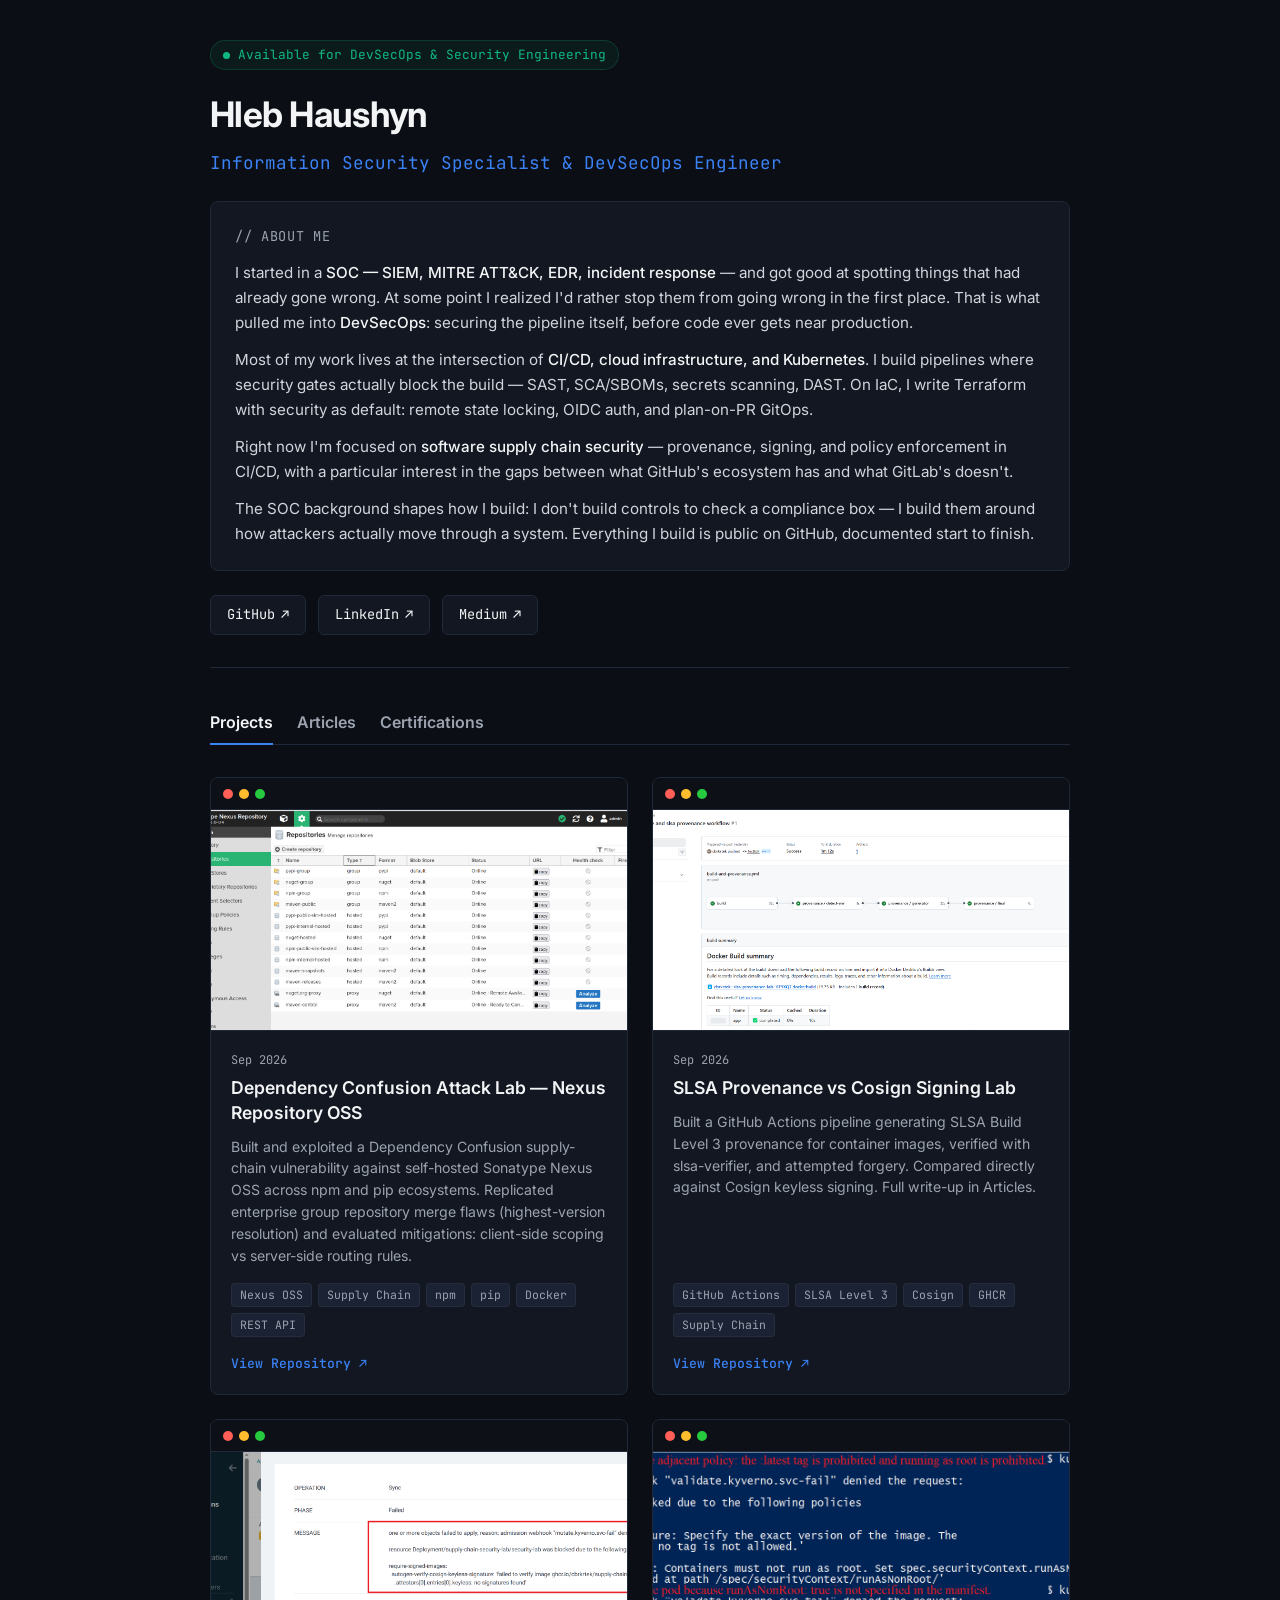
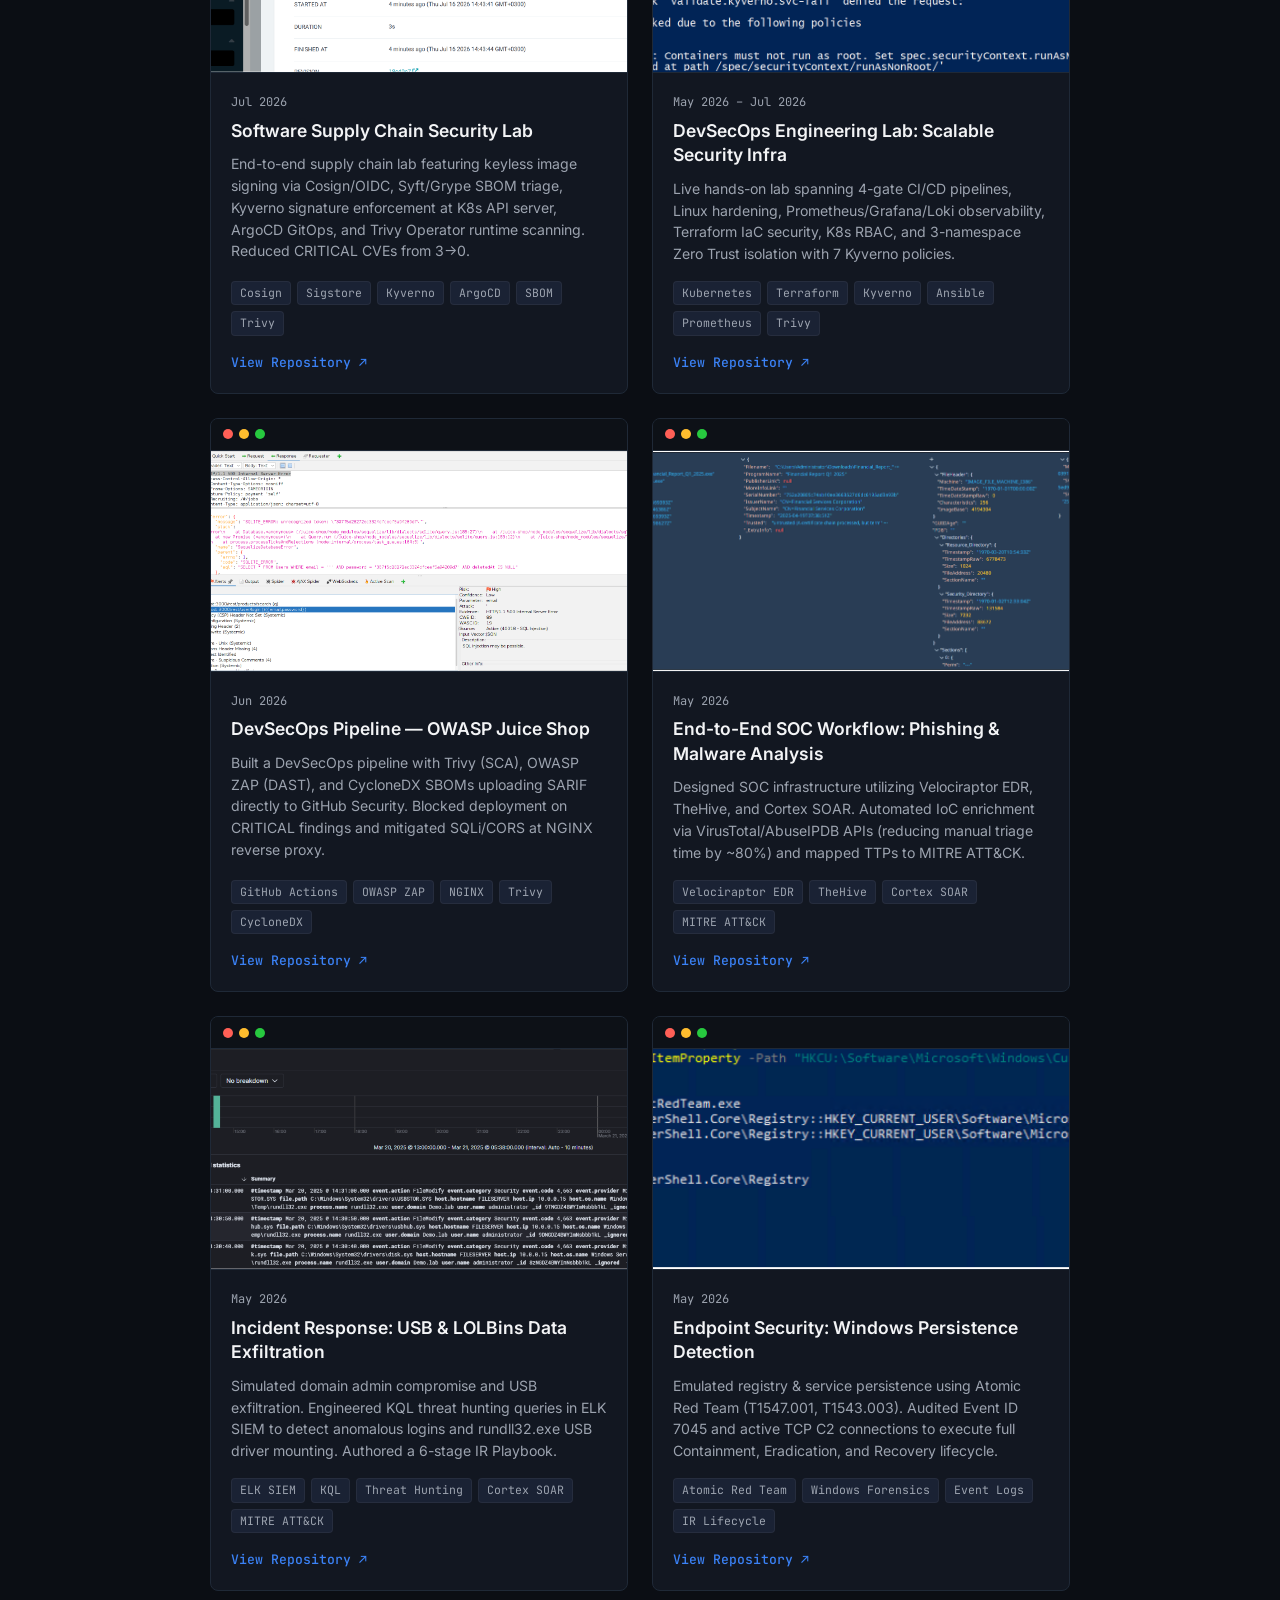
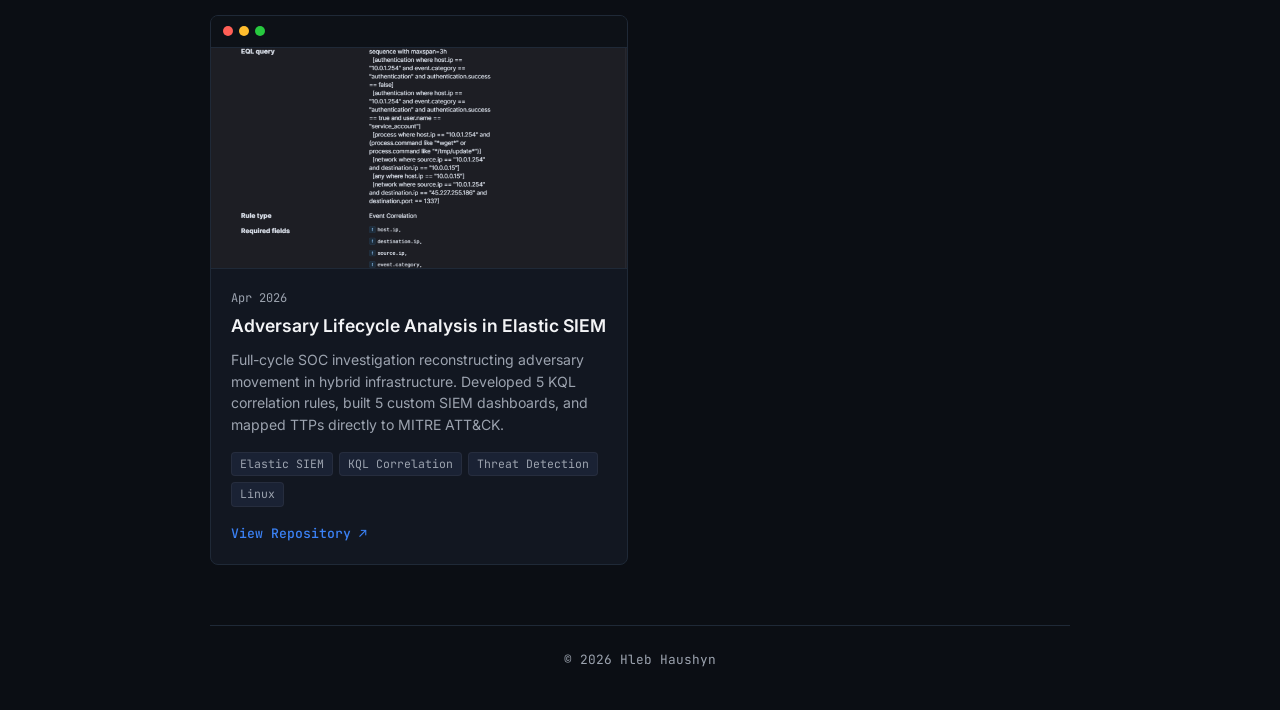
==== commit 14063a7f: "Update index.html" ====
--- a/index.html
+++ b/index.html
@@ -347,6 +347,33 @@
                 </div>
             </div>
 
+            <div class="article-card">
+                <div class="window-frame">
+                    <div class="window-header">
+                        <span class="dot red"></span>
+                        <span class="dot yellow"></span>
+                        <span class="dot green"></span>
+                        <span class="window-title"></span>
+                    </div>
+                    <div class="project-image-container" onclick="window.location.href='articles/dependency-confusion.html'" style="cursor:pointer;">
+                        <img src="images/articles/dependency-confusion/06-npm-group-merge-view.png" alt="npm-group merging both package versions" class="project-image">
+                        <div class="zoom-overlay">🔍 Read article</div>
+                    </div>
+                </div>
+                <div class="article-card-body">
+                    <div class="article-date">Oct 2026 · 6 min read</div>
+                    <h2 class="article-card-title">I Configured Nexus's Documented Fix for Dependency Confusion. It Did Nothing.</h2>
+                    <p class="article-card-desc">Nexus Routing Rules are the documented server-side fix for Dependency Confusion — until the conflict happens inside a group repository between two hosted repos, where they silently do nothing. Here's the topology that breaks them, reproduced end to end.</p>
+                    <div class="project-tags">
+                        <span class="tag">Nexus OSS</span>
+                        <span class="tag">Dependency Confusion</span>
+                        <span class="tag">npm</span>
+                        <span class="tag">pip</span>
+                    </div>
+                    <a href="articles/dependency-confusion.html" class="article-card-link">Read article ↗</a>
+                </div>
+            </div>
+
         </div>
     </section>
 
--- a/styles.css
+++ b/styles.css
@@ -0,0 +1,624 @@
+:root {
+    --bg: #0b0e14;
+    --card-bg: #121721;
+    --card-border: #1f2937;
+    --text-primary: #f3f4f6;
+    --text-secondary: #9ca3af;
+    --accent-green: #10b981;
+    --accent-blue: #3b82f6;
+    --accent-red: #ef4444;
+    --tag-bg: #1a2234;
+    --code-bg: #0d1117;
+    --font-sans: 'Inter', -apple-system, BlinkMacSystemFont, sans-serif;
+    --font-mono: 'JetBrains Mono', monospace;
+}
+
+* {
+    box-sizing: border-box;
+    margin: 0;
+    padding: 0;
+}
+
+html {
+    scroll-behavior: smooth;
+}
+
+body {
+    background-color: var(--bg);
+    color: var(--text-primary);
+    font-family: var(--font-sans);
+    line-height: 1.6;
+    padding: 40px 20px;
+    max-width: 900px;
+    margin: 0 auto;
+}
+
+a {
+    color: inherit;
+}
+
+/* ============ HEADER ============ */
+header {
+    border-bottom: 1px solid var(--card-border);
+    padding-bottom: 32px;
+    margin-bottom: 32px;
+}
+
+.status-badge {
+    display: inline-flex;
+    align-items: center;
+    gap: 8px;
+    font-family: var(--font-mono);
+    font-size: 0.8rem;
+    color: var(--accent-green);
+    background: rgba(16, 185, 129, 0.08);
+    border: 1px solid rgba(16, 185, 129, 0.2);
+    padding: 4px 12px;
+    border-radius: 20px;
+    margin-bottom: 16px;
+}
+
+.status-dot {
+    width: 7px;
+    height: 7px;
+    background-color: var(--accent-green);
+    border-radius: 50%;
+}
+
+h1 {
+    font-size: 2.2rem;
+    font-weight: 700;
+    letter-spacing: -0.02em;
+    margin-bottom: 6px;
+}
+
+.role-subtitle {
+    font-size: 1.1rem;
+    color: var(--accent-blue);
+    font-family: var(--font-mono);
+    margin-bottom: 24px;
+}
+
+.about-section {
+    background-color: var(--card-bg);
+    border: 1px solid var(--card-border);
+    border-radius: 8px;
+    padding: 24px;
+    margin-bottom: 24px;
+}
+
+.about-title {
+    font-size: 0.85rem;
+    font-family: var(--font-mono);
+    text-transform: uppercase;
+    letter-spacing: 0.05em;
+    color: var(--text-secondary);
+    margin-bottom: 12px;
+}
+
+.about-text p {
+    font-size: 0.95rem;
+    color: #d1d5db;
+    margin-bottom: 12px;
+    line-height: 1.65;
+}
+
+.about-text p:last-child {
+    margin-bottom: 0;
+}
+
+.highlight {
+    color: var(--text-primary);
+    font-weight: 500;
+}
+
+.social-links {
+    display: flex;
+    flex-wrap: wrap;
+    gap: 12px;
+    margin-top: 20px;
+}
+
+.social-btn {
+    color: var(--text-primary);
+    text-decoration: none;
+    font-size: 0.85rem;
+    font-family: var(--font-mono);
+    display: inline-flex;
+    align-items: center;
+    gap: 6px;
+    padding: 8px 16px;
+    background-color: var(--card-bg);
+    border: 1px solid var(--card-border);
+    border-radius: 6px;
+    transition: border-color 0.2s ease, color 0.2s ease, transform 0.2s ease;
+}
+
+.social-btn:hover {
+    border-color: var(--accent-blue);
+    color: var(--accent-blue);
+    transform: translateY(-1px);
+}
+
+/* ============ NAV TABS ============ */
+.nav-tabs {
+    display: flex;
+    gap: 24px;
+    border-bottom: 1px solid var(--card-border);
+    margin-bottom: 32px;
+}
+
+.tab-btn {
+    background: none;
+    border: none;
+    color: var(--text-secondary);
+    font-size: 1rem;
+    font-weight: 600;
+    padding: 12px 0;
+    cursor: pointer;
+    position: relative;
+    transition: color 0.2s ease;
+    font-family: var(--font-sans);
+}
+
+.tab-btn:hover {
+    color: var(--text-primary);
+}
+
+.tab-btn.active {
+    color: var(--text-primary);
+}
+
+.tab-btn.active::after {
+    content: '';
+    position: absolute;
+    bottom: -1px;
+    left: 0;
+    width: 100%;
+    height: 2px;
+    background-color: var(--accent-blue);
+}
+
+.tab-content {
+    display: none;
+}
+
+.tab-content.active {
+    display: block;
+}
+
+/* ============ CARD GRID (projects / articles) ============ */
+.projects-grid,
+.articles-grid {
+    display: grid;
+    grid-template-columns: repeat(auto-fill, minmax(400px, 1fr));
+    gap: 24px;
+}
+
+.project-card,
+.article-card {
+    background-color: var(--card-bg);
+    border: 1px solid var(--card-border);
+    border-radius: 8px;
+    overflow: hidden;
+    display: flex;
+    flex-direction: column;
+    transition: border-color 0.2s ease;
+}
+
+.project-card:hover,
+.article-card:hover {
+    border-color: #374151;
+}
+
+.window-frame {
+    border-bottom: 1px solid var(--card-border);
+    background-color: #161b22;
+}
+
+.window-header {
+    height: 32px;
+    background-color: var(--code-bg);
+    display: flex;
+    align-items: center;
+    padding: 0 12px;
+    gap: 6px;
+    border-bottom: 1px solid var(--card-border);
+}
+
+.dot {
+    width: 10px;
+    height: 10px;
+    border-radius: 50%;
+}
+.dot.red { background-color: #ff5f56; }
+.dot.yellow { background-color: #ffbd2e; }
+.dot.green { background-color: #27c93f; }
+
+.window-title {
+    font-family: var(--font-mono);
+    font-size: 0.72rem;
+    color: var(--text-secondary);
+    margin-left: 8px;
+}
+
+.project-image-container {
+    width: 100%;
+    height: 220px;
+    background-color: var(--code-bg);
+    overflow: hidden;
+    position: relative;
+    cursor: pointer;
+}
+
+.project-image {
+    width: 100%;
+    height: 100%;
+    object-fit: cover;
+    display: block;
+    transition: transform 0.3s ease;
+}
+
+.zoom-overlay {
+    position: absolute;
+    inset: 0;
+    background: rgba(11, 14, 20, 0.75);
+    display: flex;
+    align-items: center;
+    justify-content: center;
+    font-family: var(--font-mono);
+    font-size: 0.85rem;
+    color: var(--text-primary);
+    opacity: 0;
+    transition: opacity 0.2s ease;
+}
+
+.project-image-container:hover .zoom-overlay {
+    opacity: 1;
+}
+
+.project-body,
+.article-card-body {
+    padding: 20px;
+    display: flex;
+    flex-direction: column;
+    flex-grow: 1;
+}
+
+.project-date,
+.article-date {
+    font-family: var(--font-mono);
+    font-size: 0.75rem;
+    color: var(--text-secondary);
+    margin-bottom: 6px;
+}
+
+.project-title,
+.article-card-title {
+    font-size: 1.1rem;
+    font-weight: 600;
+    margin-bottom: 10px;
+    color: var(--text-primary);
+    line-height: 1.4;
+}
+
+.project-desc,
+.article-card-desc {
+    font-size: 0.88rem;
+    color: var(--text-secondary);
+    margin-bottom: 16px;
+    flex-grow: 1;
+    line-height: 1.55;
+}
+
+.project-tags {
+    display: flex;
+    flex-wrap: wrap;
+    gap: 6px;
+    margin-bottom: 16px;
+}
+
+.tag {
+    font-family: var(--font-mono);
+    font-size: 0.72rem;
+    padding: 2px 8px;
+    background-color: var(--tag-bg);
+    border: 1px solid rgba(255, 255, 255, 0.05);
+    border-radius: 4px;
+    color: #9ca3af;
+}
+
+.project-link,
+.article-card-link {
+    font-family: var(--font-mono);
+    font-size: 0.82rem;
+    color: var(--accent-blue);
+    text-decoration: none;
+    display: inline-flex;
+    align-items: center;
+    gap: 4px;
+    font-weight: 500;
+}
+
+.project-link:hover,
+.article-card-link:hover {
+    text-decoration: underline;
+}
+
+/* ============ CERTIFICATIONS ============ */
+.cert-list {
+    display: flex;
+    flex-direction: column;
+    gap: 16px;
+}
+
+.cert-card {
+    background-color: var(--card-bg);
+    border: 1px solid var(--card-border);
+    border-radius: 8px;
+    padding: 20px;
+    display: flex;
+    justify-content: space-between;
+    align-items: center;
+}
+
+.cert-info h3 {
+    font-size: 1.05rem;
+    font-weight: 600;
+    margin-bottom: 4px;
+}
+
+.cert-issuer {
+    font-size: 0.85rem;
+    color: var(--text-secondary);
+    font-family: var(--font-mono);
+}
+
+.cert-badge {
+    font-family: var(--font-mono);
+    font-size: 0.78rem;
+    color: var(--accent-green);
+    border: 1px solid rgba(16, 185, 129, 0.3);
+    background: rgba(16, 185, 129, 0.05);
+    padding: 6px 12px;
+    border-radius: 4px;
+    white-space: nowrap;
+    text-decoration: none;
+    transition: background 0.2s ease, border-color 0.2s ease, transform 0.2s ease;
+    display: inline-flex;
+    align-items: center;
+    gap: 6px;
+}
+
+.cert-badge:hover {
+    background: rgba(16, 185, 129, 0.15);
+    border-color: var(--accent-green);
+    transform: translateY(-1px);
+}
+
+.cert-empty {
+    font-family: var(--font-mono);
+    font-size: 0.85rem;
+    color: var(--text-secondary);
+    padding: 20px 0;
+}
+
+/* ============ LIGHTBOX ============ */
+.lightbox-modal {
+    display: none;
+    position: fixed;
+    z-index: 1000;
+    inset: 0;
+    background-color: rgba(0, 0, 0, 0.9);
+    backdrop-filter: blur(6px);
+    justify-content: center;
+    align-items: center;
+    padding: 20px;
+    cursor: zoom-out;
+}
+
+.lightbox-modal.active {
+    display: flex;
+}
+
+.lightbox-img {
+    max-width: 92%;
+    max-height: 90vh;
+    border-radius: 8px;
+    border: 1px solid var(--card-border);
+    box-shadow: 0 20px 50px rgba(0,0,0,0.8);
+}
+
+/* ============ FOOTER ============ */
+footer {
+    margin-top: 60px;
+    padding-top: 24px;
+    border-top: 1px solid var(--card-border);
+    text-align: center;
+    font-size: 0.8rem;
+    color: var(--text-secondary);
+    font-family: var(--font-mono);
+}
+
+/* ============ ARTICLE PAGE ============ */
+.back-link {
+    display: inline-flex;
+    align-items: center;
+    gap: 6px;
+    font-family: var(--font-mono);
+    font-size: 0.85rem;
+    color: var(--text-secondary);
+    text-decoration: none;
+    margin-bottom: 28px;
+}
+
+.back-link:hover {
+    color: var(--accent-blue);
+}
+
+.article-header {
+    margin-bottom: 32px;
+}
+
+.article-header .article-date {
+    margin-bottom: 14px;
+}
+
+.article-header h1 {
+    font-size: 1.9rem;
+    line-height: 1.3;
+    margin-bottom: 16px;
+}
+
+.article-dek {
+    font-size: 1.05rem;
+    color: var(--text-secondary);
+    line-height: 1.6;
+}
+
+.callout {
+    background-color: var(--card-bg);
+    border: 1px solid var(--card-border);
+    border-left: 3px solid var(--accent-green);
+    border-radius: 6px;
+    padding: 20px 24px;
+    margin: 28px 0;
+}
+
+.callout-label {
+    font-family: var(--font-mono);
+    font-size: 0.75rem;
+    text-transform: uppercase;
+    letter-spacing: 0.05em;
+    color: var(--accent-green);
+    margin-bottom: 10px;
+}
+
+.callout p {
+    font-size: 0.95rem;
+    color: #d1d5db;
+    line-height: 1.65;
+}
+
+.article-body {
+    font-size: 1rem;
+    color: #d1d5db;
+}
+
+.article-body h2 {
+    font-size: 1.3rem;
+    color: var(--text-primary);
+    margin: 40px 0 16px;
+    font-weight: 600;
+}
+
+.article-body p {
+    margin-bottom: 18px;
+    line-height: 1.75;
+}
+
+.article-body code {
+    font-family: var(--font-mono);
+    font-size: 0.88em;
+    background-color: var(--tag-bg);
+    padding: 2px 6px;
+    border-radius: 4px;
+    color: #e5e7eb;
+}
+
+.article-body pre {
+    font-family: var(--font-mono);
+    font-size: 0.82rem;
+    background-color: var(--code-bg);
+    border: 1px solid var(--card-border);
+    border-radius: 6px;
+    padding: 16px 18px;
+    overflow-x: auto;
+    margin: 18px 0;
+    line-height: 1.6;
+}
+
+.article-body pre code {
+    background: none;
+    padding: 0;
+    color: #d1d5db;
+}
+
+.article-body pre.output code {
+    color: var(--accent-green);
+}
+
+.article-body pre .diff-remove { color: var(--accent-red); display: block; }
+.article-body pre .diff-add { color: var(--accent-green); display: block; }
+
+.article-body blockquote {
+    border-left: 3px solid #374151;
+    padding-left: 18px;
+    margin: 18px 0;
+    color: var(--text-secondary);
+    font-style: italic;
+}
+
+.article-screenshot {
+    margin: 24px 0;
+}
+
+.article-screenshot .project-image-container {
+    height: auto;
+    cursor: zoom-in;
+}
+
+.article-screenshot .project-image-container .project-image {
+    width: 100%;
+    height: auto;
+    object-fit: contain;
+}
+
+.article-caption {
+    font-family: var(--font-mono);
+    font-size: 0.78rem;
+    color: var(--text-secondary);
+    margin-top: 8px;
+    text-align: center;
+}
+
+.article-body ul,
+.article-body ol {
+    margin: 0 0 18px 20px;
+    line-height: 1.75;
+}
+
+.article-footer-links {
+    margin-top: 40px;
+    padding-top: 24px;
+    border-top: 1px solid var(--card-border);
+    font-family: var(--font-mono);
+    font-size: 0.88rem;
+}
+
+.article-footer-links a {
+    color: var(--accent-blue);
+    text-decoration: none;
+}
+
+.article-footer-links a:hover {
+    text-decoration: underline;
+}
+
+@media (max-width: 650px) {
+    .projects-grid,
+    .articles-grid {
+        grid-template-columns: 1fr;
+    }
+    body {
+        padding: 20px 12px;
+    }
+    .cert-card {
+        flex-direction: column;
+        align-items: flex-start;
+        gap: 12px;
+    }
+    .article-header h1 {
+        font-size: 1.5rem;
+    }
+}
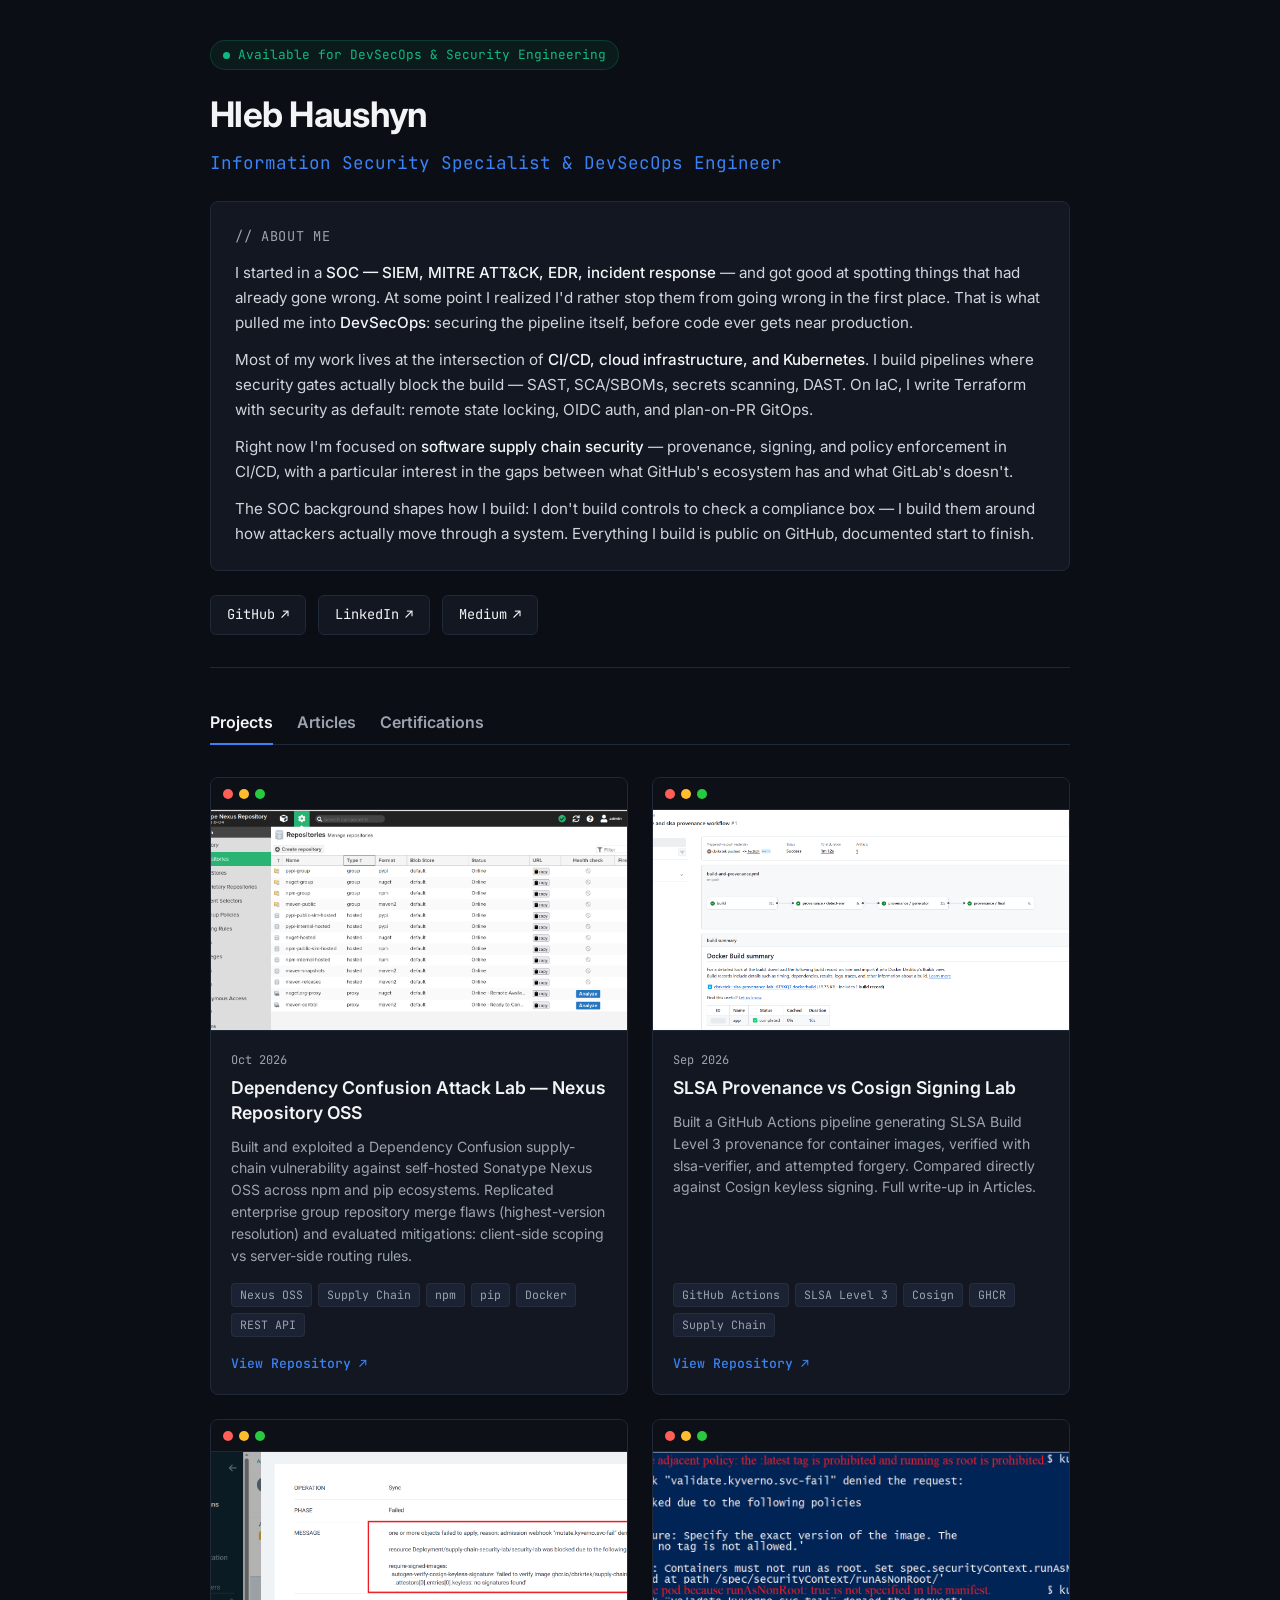
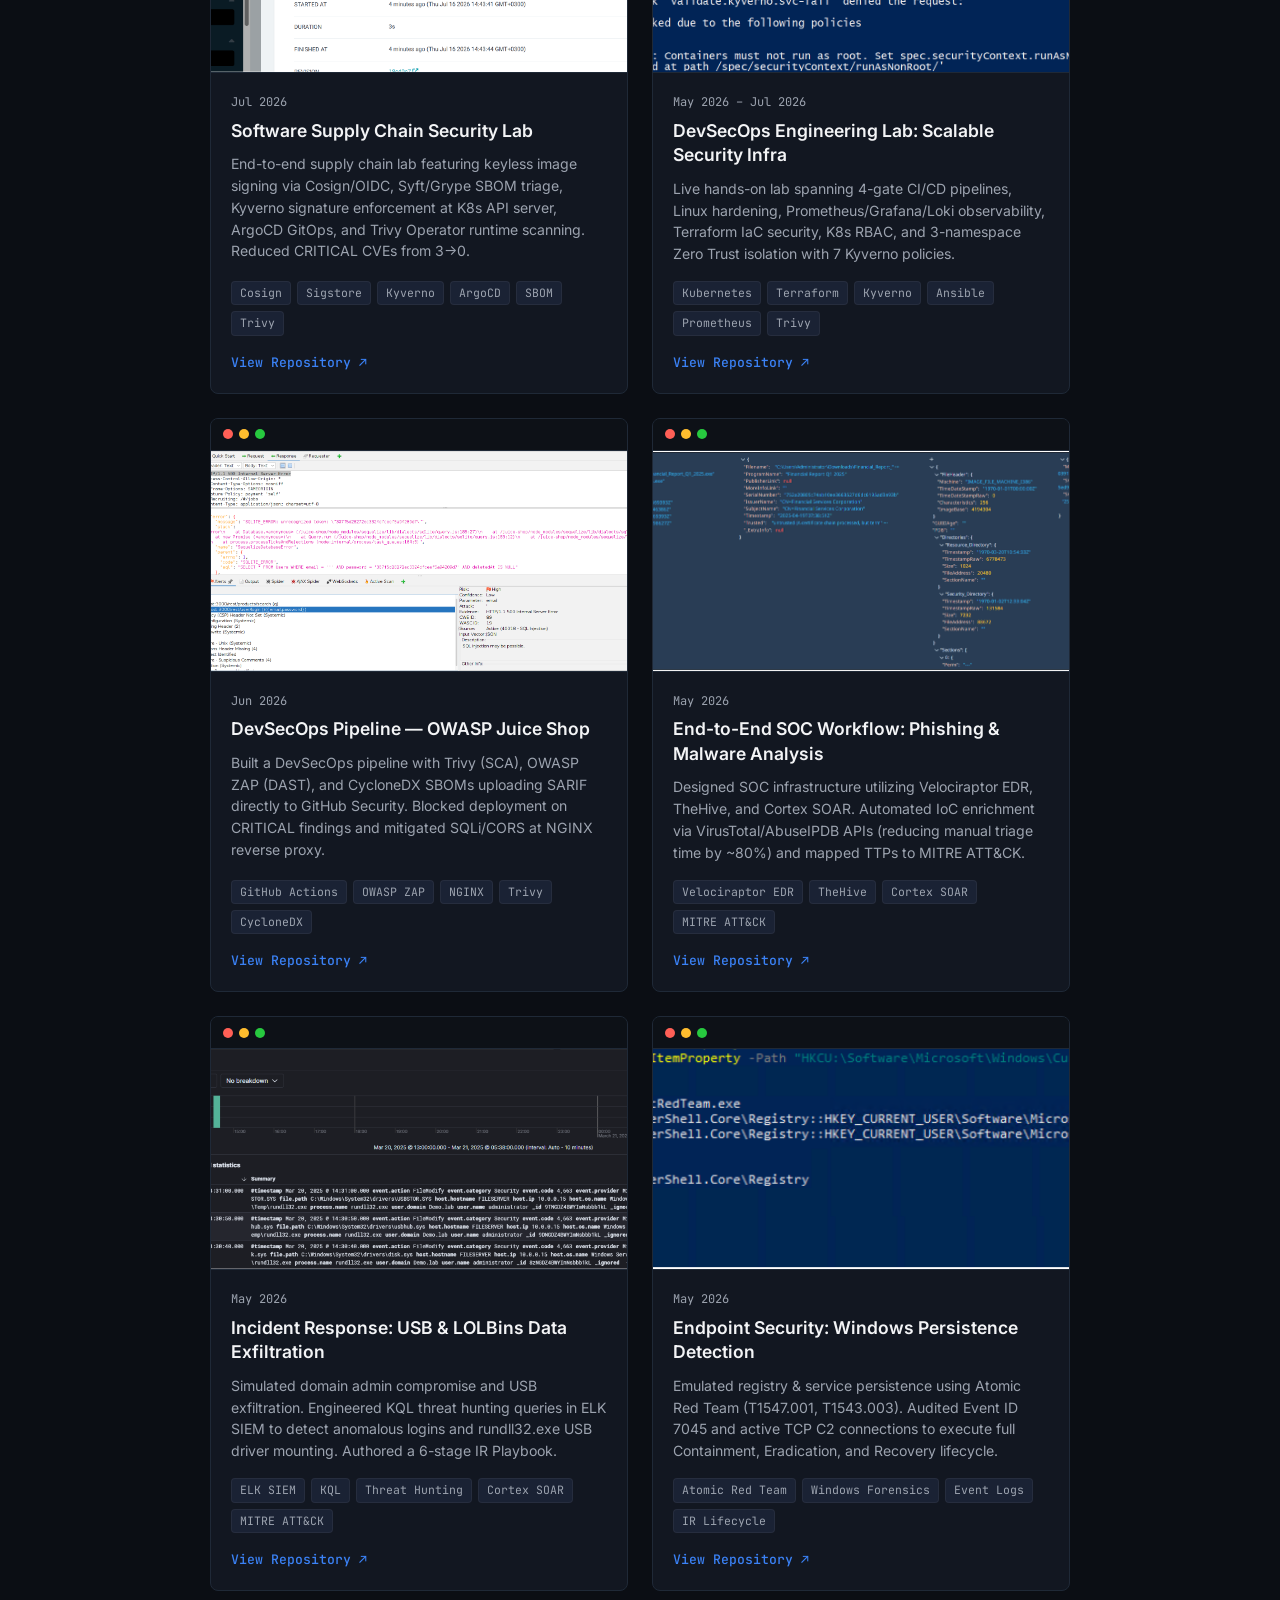
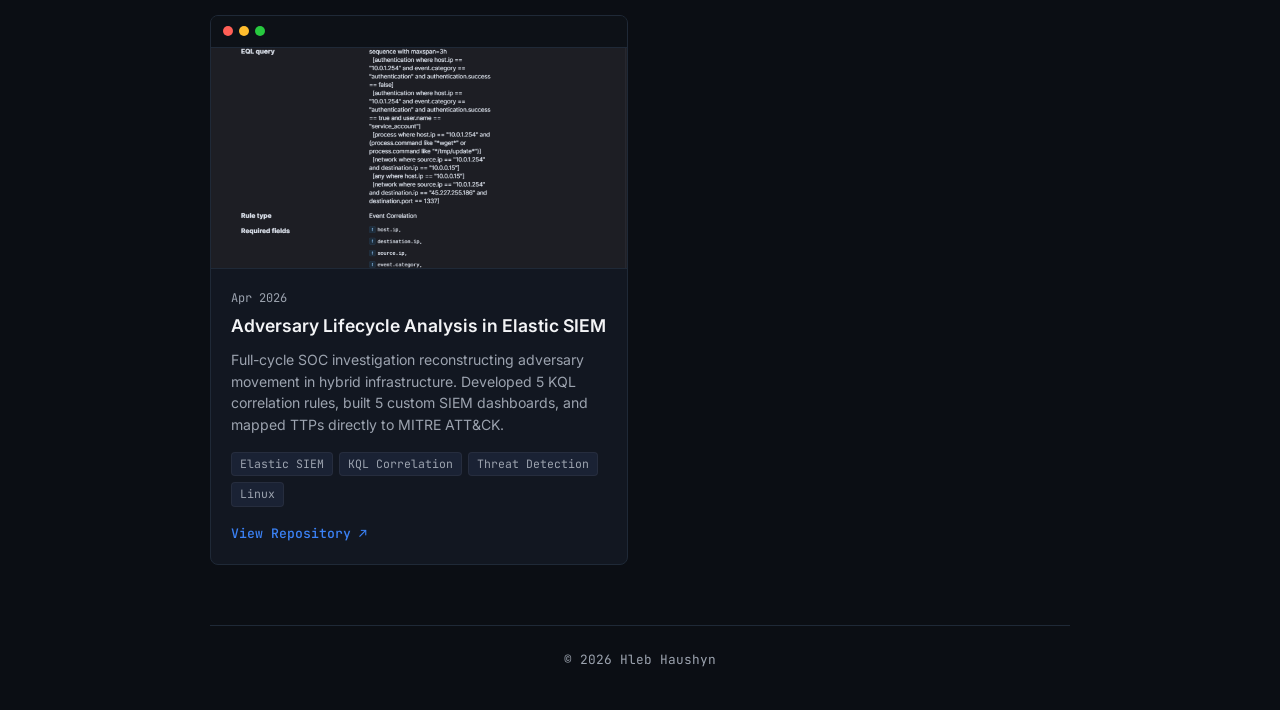
==== commit af88d3e1: "Update index.html" ====
--- a/index.html
+++ b/index.html
@@ -75,7 +75,7 @@
                     </div>
                 </div>
                 <div class="project-body">
-                    <div class="project-date">Sep 2026</div>
+                    <div class="project-date">Oct 2026</div>
                     <h2 class="project-title">Dependency Confusion Attack Lab — Nexus Repository OSS</h2>
                     <p class="project-desc">Built and exploited a Dependency Confusion supply-chain vulnerability against self-hosted Sonatype Nexus OSS across npm and pip ecosystems. Replicated enterprise group repository merge flaws (highest-version resolution) and evaluated mitigations: client-side scoping vs server-side routing rules.</p>
                     <div class="project-tags">
@@ -334,7 +334,7 @@
                     </div>
                 </div>
                 <div class="article-card-body">
-                    <div class="article-date">Oct 2026 · 5 min read</div>
+                    <div class="article-date">September 2026 · 5 min read</div>
                     <h2 class="article-card-title">I Tried to Forge SLSA Provenance. The Verifier Never Even Looked at My Forgery.</h2>
                     <p class="article-card-desc">Signing proves nothing changed after the fact. Provenance is supposed to prove the build wasn't lied about. I set out to break that claim — the attack went sideways in a way I didn't expect, and the actual reason turned out more useful than the bypass I was hunting for.</p>
                     <div class="project-tags">
@@ -361,7 +361,7 @@
                     </div>
                 </div>
                 <div class="article-card-body">
-                    <div class="article-date">Oct 2026 · 6 min read</div>
+                    <div class="article-date">October 2026 · 6 min read</div>
                     <h2 class="article-card-title">I Configured Nexus's Documented Fix for Dependency Confusion. It Did Nothing.</h2>
                     <p class="article-card-desc">Nexus Routing Rules are the documented server-side fix for Dependency Confusion — until the conflict happens inside a group repository between two hosted repos, where they silently do nothing. Here's the topology that breaks them, reproduced end to end.</p>
                     <div class="project-tags">
